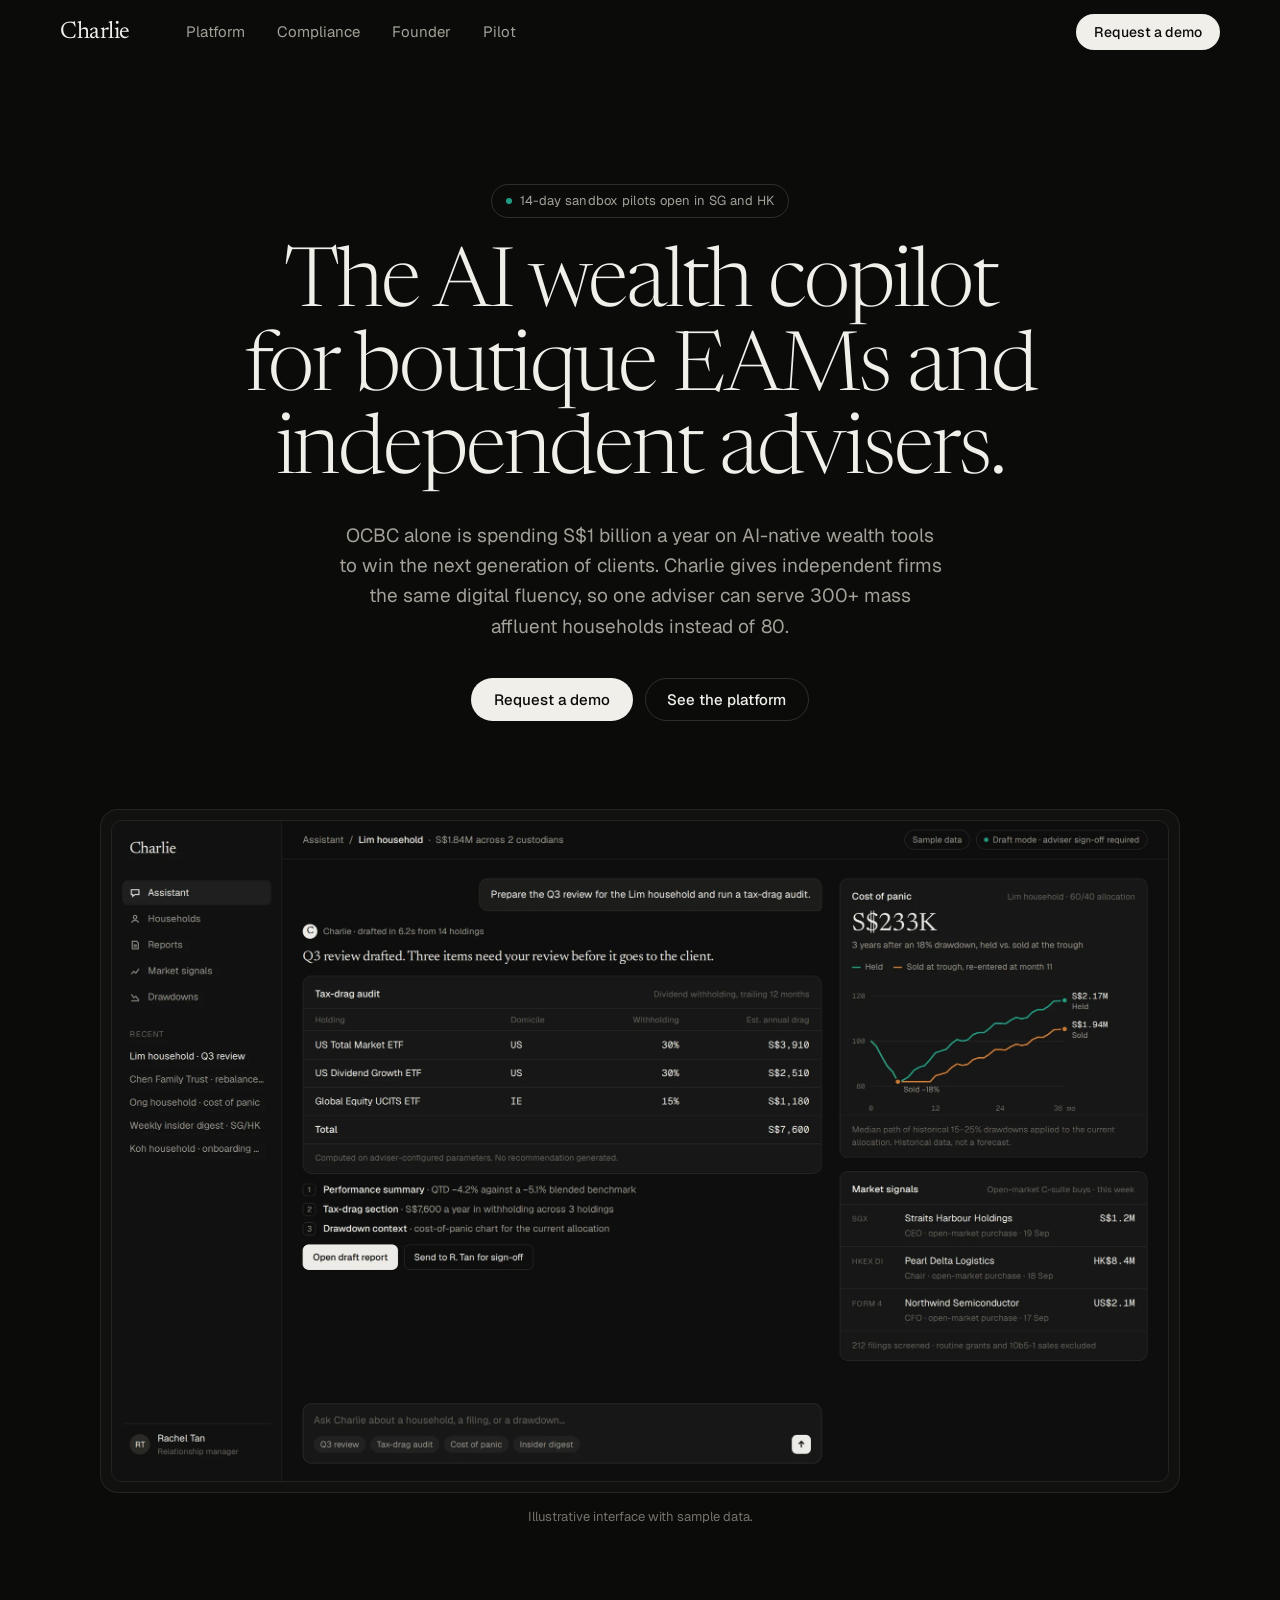
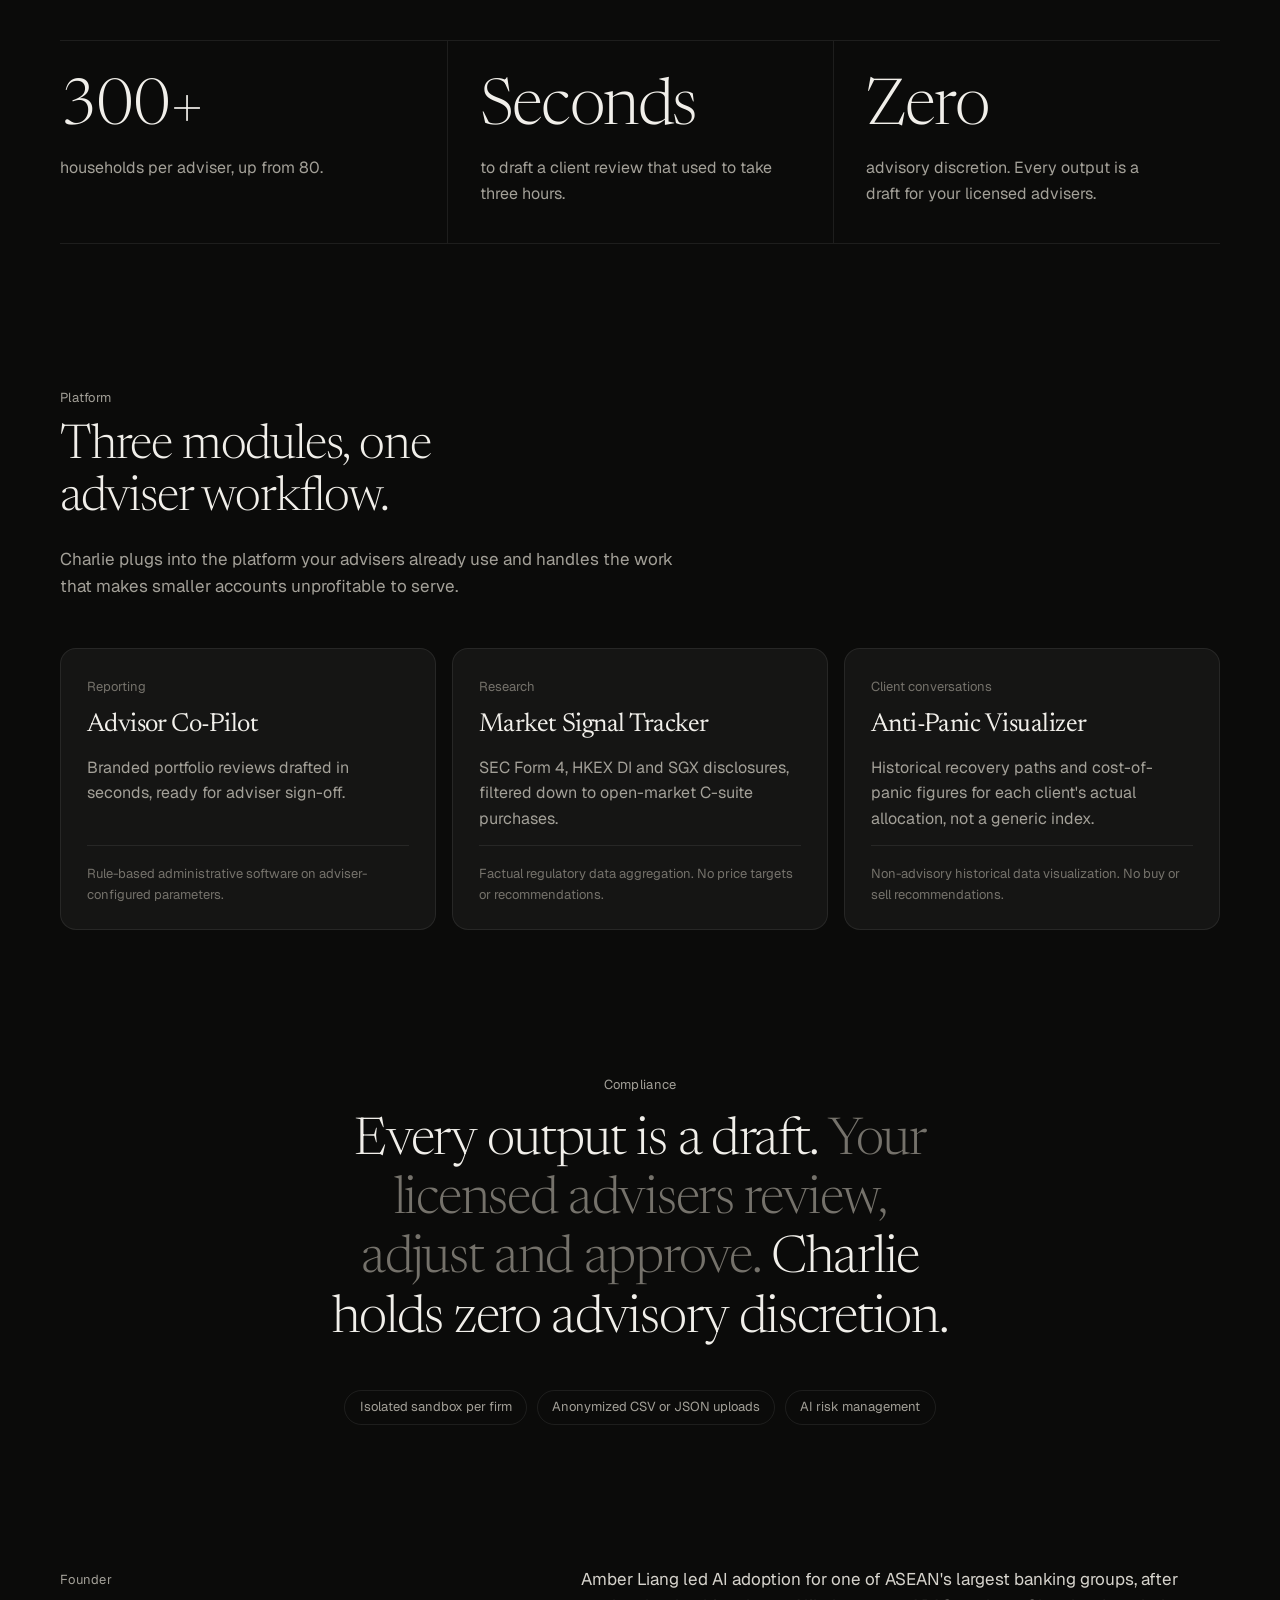
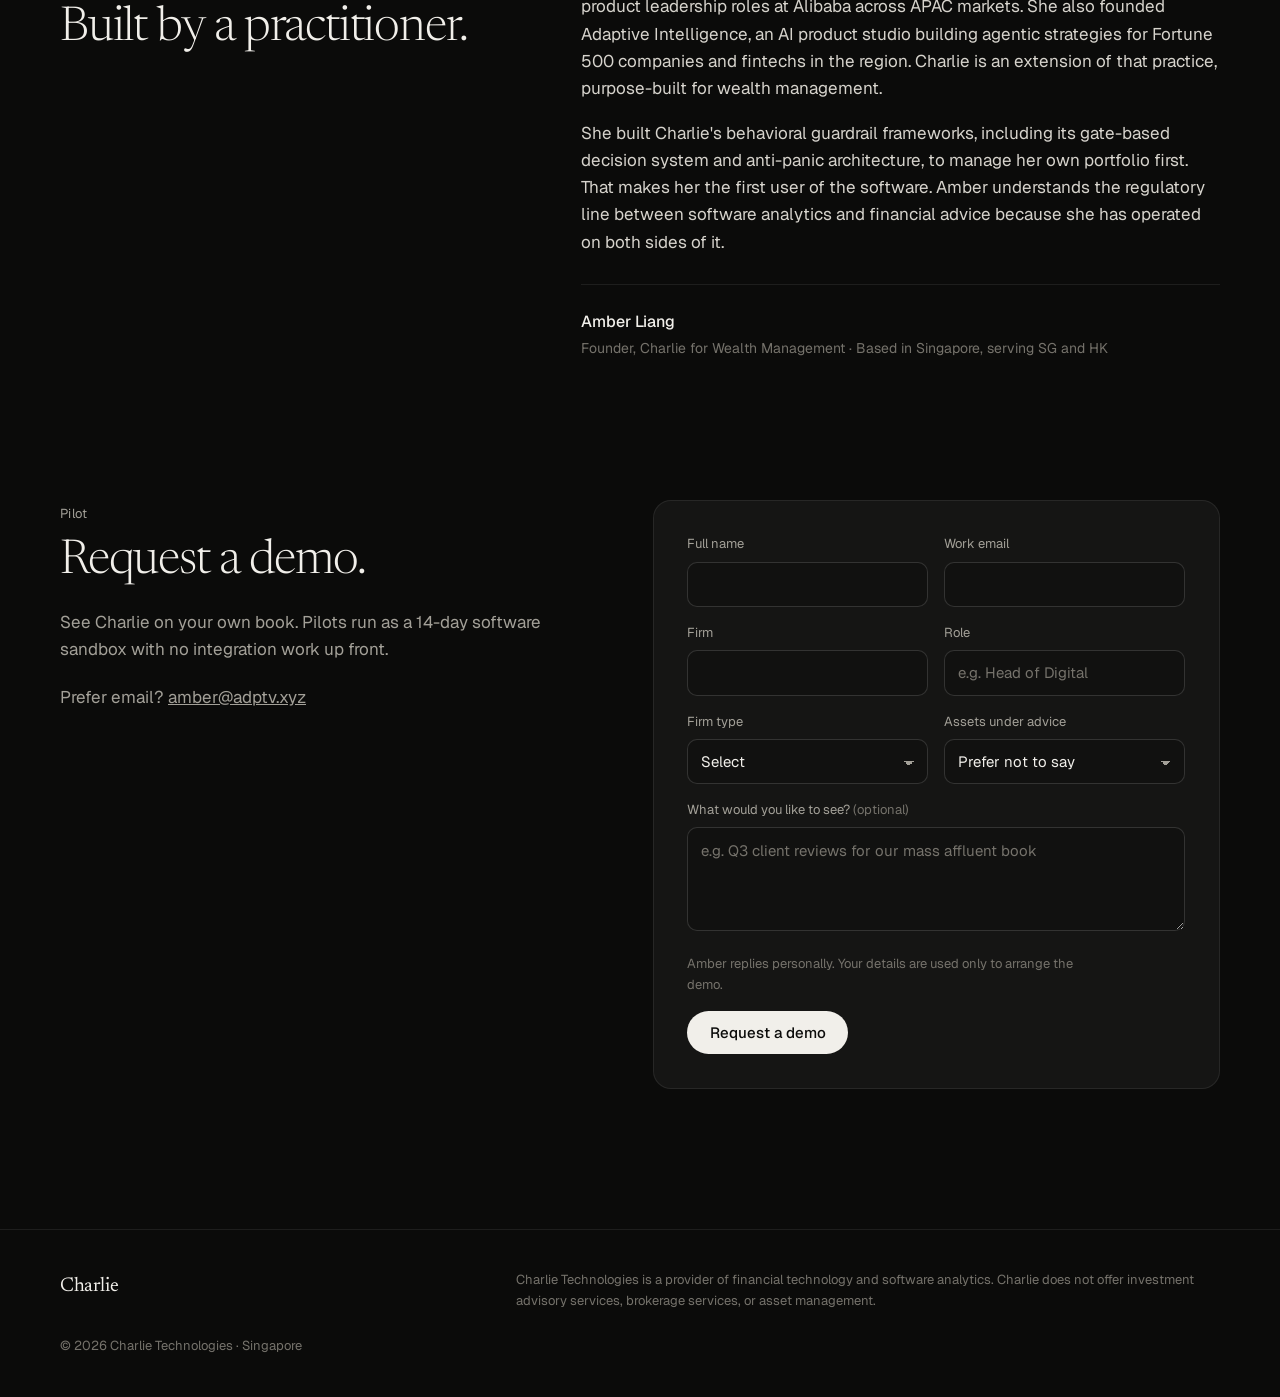
==== index.html @ 5abe165d "Connect Formspree and simplify platform and pilot copy Point the demo form at the live Formspree end" ====
<!DOCTYPE html>
<html lang="en">
<head>
<meta charset="UTF-8">
<meta name="viewport" content="width=device-width, initial-scale=1, viewport-fit=cover">
<title>Charlie — AI wealth copilot for boutique EAMs</title>
<meta name="description" content="Charlie is the AI wealth copilot that lets boutique EAMs and independent wealth managers compete for the next generation of clients.">
<link rel="preconnect" href="https://fonts.googleapis.com">
<link rel="preconnect" href="https://fonts.gstatic.com" crossorigin>
<link href="https://fonts.googleapis.com/css2?family=Geist:wght@400;500&family=Newsreader:opsz,wght@6..72,300;6..72,400&display=swap" rel="stylesheet">
<!-- ARTIFACT-START -->
<style>
  :root {
    --bg: #0B0B0A;
    --bg-2: #111110;
    --panel: #151514;
    --line: rgba(255, 255, 255, 0.08);
    --line-2: rgba(255, 255, 255, 0.14);
    --text: #F1EFEA;
    --muted: #A3A098;
    --faint: #75726B;
    --cream: #F1EFEA;
    --cream-hover: #D9D6CF;
    --ink: #0B0B0A;
    --accent: #1F9E86;
    --error: #E0876A;
    --serif: 'Newsreader', 'Iowan Old Style', Georgia, serif;
    --sans: 'Geist', -apple-system, BlinkMacSystemFont, 'Segoe UI', sans-serif;
    --gutter: max(1.25rem, env(safe-area-inset-left, 0px));
    color-scheme: dark;
  }

  * { box-sizing: border-box; }

  html { scroll-behavior: smooth; scroll-padding-top: 72px; }
  @media (prefers-reduced-motion: reduce) { html { scroll-behavior: auto; } }

  body {
    margin: 0;
    background: var(--bg);
    color: var(--text);
    font-family: var(--sans);
    font-size: 1rem;
    line-height: 1.6;
    -webkit-font-smoothing: antialiased;
  }

  a { color: inherit; }
  img { max-width: 100%; height: auto; display: block; }

  .wrap { max-width: 1200px; margin: 0 auto; padding-inline: var(--gutter); }

  .eyebrow {
    display: inline-flex;
    align-items: center;
    gap: 0.5rem;
    font-size: 0.8125rem;
    letter-spacing: 0.02em;
    color: var(--muted);
  }

  h1, h2, .statement, .stat .n {
    font-family: var(--serif);
    font-weight: 300;
    letter-spacing: -0.025em;
    text-wrap: balance;
  }

  h2 { font-size: clamp(2rem, 4vw, 3rem); line-height: 1.08; margin: 0.75rem 0 0; }

  /* Buttons */
  .btn {
    display: inline-flex;
    align-items: center;
    justify-content: center;
    gap: 0.4rem;
    font: 500 0.9375rem/1 var(--sans);
    text-decoration: none;
    padding: 0.8rem 1.35rem;
    border-radius: 999px;
    border: 1px solid transparent;
    cursor: pointer;
    white-space: nowrap;
    transition: background-color 200ms ease, border-color 200ms ease;
  }
  .btn-primary { background: var(--cream); color: var(--ink); }
  .btn-primary:hover { background: var(--cream-hover); }
  .btn-ghost { border-color: var(--line-2); color: var(--text); background: transparent; }
  .btn-ghost:hover { border-color: rgba(255, 255, 255, 0.32); }
  .btn:focus-visible, a:focus-visible, input:focus-visible, select:focus-visible, textarea:focus-visible {
    outline: 2px solid var(--accent);
    outline-offset: 2px;
  }

  /* Nav */
  .nav {
    position: fixed;
    top: 0; left: 0; right: 0;
    z-index: 50;
    padding-top: env(safe-area-inset-top, 0px);
    border-bottom: 1px solid transparent;
    transition: background-color 200ms ease, border-color 200ms ease;
  }
  .nav.scrolled {
    background: rgba(11, 11, 10, 0.78);
    -webkit-backdrop-filter: blur(14px);
    backdrop-filter: blur(14px);
    border-bottom-color: var(--line);
  }
  .nav-inner { height: 64px; display: flex; align-items: center; justify-content: space-between; gap: 2rem; }
  .wordmark { font-family: var(--serif); font-size: 1.5rem; letter-spacing: -0.02em; text-decoration: none; }
  .nav-links { display: flex; gap: 2rem; margin-right: auto; margin-left: 1.5rem; }
  .nav-links a { color: var(--muted); text-decoration: none; font-size: 0.9375rem; transition: color 200ms ease; }
  .nav-links a:hover { color: var(--text); }
  .nav .btn { padding: 0.6rem 1.05rem; font-size: 0.875rem; }
  @media (prefers-reduced-motion: reduce) { .nav, .btn, .nav-links a { transition: none; } }

  /* Hero */
  .hero { text-align: center; padding-top: calc(64px + env(safe-area-inset-top, 0px) + clamp(4rem, 10vw, 7.5rem)); }
  .hero .eyebrow {
    border: 1px solid var(--line-2);
    border-radius: 999px;
    padding: 0.35rem 0.85rem;
  }
  .hero .eyebrow i { width: 6px; height: 6px; border-radius: 50%; background: var(--accent); }
  .hero h1 {
    font-size: clamp(2.6rem, 6.4vw, 5.25rem);
    line-height: 1.02;
    max-width: 19ch;
    margin: 1.75rem auto 1.5rem;
  }
  .hero .lede {
    color: var(--muted);
    font-size: clamp(1.0625rem, 1.6vw, 1.1875rem);
    max-width: 38rem;
    margin: 0 auto 2.25rem;
  }
  .hero-ctas { display: flex; gap: 0.75rem; justify-content: center; flex-wrap: wrap; }

  /* Product shot */
  .shot { margin-top: clamp(3.5rem, 8vw, 5.5rem); }
  .frame {
    background: var(--bg-2);
    border: 1px solid var(--line);
    border-radius: 18px;
    padding: clamp(6px, 1vw, 10px);
  }
  .frame img { border-radius: 11px; border: 1px solid var(--line); width: 100%; }
  .shot figcaption { margin-top: 0.9rem; font-size: 0.8125rem; color: var(--faint); text-align: center; }
  .shot .swipe { display: none; }
  @media (max-width: 700px) {
    .shot-scroll { overflow-x: auto; margin-inline: calc(-1 * var(--gutter)); padding-inline: var(--gutter); -webkit-overflow-scrolling: touch; }
    .shot-scroll .frame { width: 760px; }
    .shot .swipe { display: inline; }
  }

  /* Stats */
  .stats {
    display: grid;
    grid-template-columns: repeat(3, 1fr);
    margin-top: clamp(4rem, 9vw, 7rem);
    border-top: 1px solid var(--line);
    border-bottom: 1px solid var(--line);
  }
  .stat { padding: 2.25rem 2rem 2.25rem 0; }
  .stat + .stat { padding-left: 2rem; border-left: 1px solid var(--line); }
  .stat .n { font-size: clamp(2.75rem, 5vw, 4rem); line-height: 1; display: block; }
  .stat p { margin: 0.9rem 0 0; color: var(--muted); max-width: 28ch; }

  section.block { padding-top: clamp(5rem, 11vw, 9rem); }

  /* Platform */
  .section-head { max-width: 40rem; }
  .section-head p { color: var(--muted); margin: 1.25rem 0 0; font-size: 1.0625rem; }
  .modules {
    display: grid;
    grid-template-columns: repeat(3, 1fr);
    gap: 1rem;
    margin-top: 3rem;
  }
  .module {
    background: var(--panel);
    border: 1px solid var(--line);
    border-radius: 16px;
    padding: 1.75rem 1.6rem 1.5rem;
    display: flex;
    flex-direction: column;
    gap: 0.85rem;
  }
  .module .tag { font-size: 0.8125rem; color: var(--faint); }
  .module h3 { font-family: var(--serif); font-weight: 400; font-size: 1.625rem; letter-spacing: -0.02em; line-height: 1.15; margin: 0; }
  .module p { margin: 0; color: var(--muted); }
  .module .stance {
    margin-top: auto;
    padding-top: 1.1rem;
    border-top: 1px solid var(--line);
    font-size: 0.8125rem;
    color: var(--faint);
  }

  /* Compliance statement */
  .statement-wrap { text-align: center; }
  .statement {
    font-size: clamp(1.9rem, 4.2vw, 3.25rem);
    line-height: 1.14;
    max-width: 22ch;
    margin: 1rem auto 0;
  }
  .statement span { color: var(--faint); }
  .facts {
    display: flex;
    flex-wrap: wrap;
    justify-content: center;
    gap: 0.6rem;
    margin: 2.5rem 0 0;
    padding: 0;
    list-style: none;
  }
  .facts li {
    font-size: 0.8125rem;
    color: var(--muted);
    border: 1px solid var(--line);
    border-radius: 999px;
    padding: 0.4rem 0.9rem;
  }

  /* Founder */
  .founder { display: grid; grid-template-columns: 1fr 1.35fr; gap: 3rem; align-items: start; }
  .founder-body p { margin: 0 0 1.1rem; font-size: 1.0625rem; color: #D6D3CC; max-width: 62ch; }
  .signoff { display: flex; flex-direction: column; gap: 0.15rem; margin-top: 1.75rem; padding-top: 1.5rem; border-top: 1px solid var(--line); }
  .signoff b { font-weight: 500; }
  .signoff span { color: var(--faint); font-size: 0.875rem; }

  /* Demo */
  .demo {
    display: grid;
    grid-template-columns: 1fr 1.1fr;
    gap: clamp(2.5rem, 6vw, 5rem);
    align-items: start;
  }
  .demo-copy > p { color: var(--muted); font-size: 1.0625rem; margin: 1.25rem 0 0; max-width: 32rem; }
  .direct { margin-top: 1.75rem; font-size: 0.875rem; color: var(--faint); }
  .direct a { color: var(--muted); }
  .direct a:hover { color: var(--text); }

  .form-card {
    background: var(--panel);
    border: 1px solid var(--line);
    border-radius: 18px;
    padding: clamp(1.4rem, 3vw, 2.1rem);
  }
  .form-grid { display: grid; grid-template-columns: 1fr 1fr; gap: 1rem; }
  .field { display: flex; flex-direction: column; gap: 0.4rem; min-width: 0; }
  .field.full { grid-column: 1 / -1; }
  .field label { font-size: 0.8125rem; color: var(--muted); }
  .field label .opt { color: var(--faint); }
  .field input, .field select, .field textarea {
    width: 100%;
    font: 400 0.9375rem/1.4 var(--sans);
    color: var(--text);
    background: var(--bg-2);
    border: 1px solid var(--line-2);
    border-radius: 10px;
    padding: 0.7rem 0.8rem;
    transition: border-color 200ms ease;
  }
  .field select { appearance: none; background-image: linear-gradient(45deg, transparent 50%, var(--muted) 50%), linear-gradient(135deg, var(--muted) 50%, transparent 50%); background-position: calc(100% - 18px) 55%, calc(100% - 13px) 55%; background-size: 5px 5px; background-repeat: no-repeat; padding-right: 2.2rem; }
  .field textarea { min-height: 6.5rem; resize: vertical; }
  .field input::placeholder, .field textarea::placeholder { color: var(--faint); }
  .field input:hover, .field select:hover, .field textarea:hover { border-color: rgba(255, 255, 255, 0.24); }
  .hp { position: absolute; left: -9999px; width: 1px; height: 1px; overflow: hidden; }
  .form-foot { display: flex; align-items: center; justify-content: space-between; gap: 1rem; flex-wrap: wrap; margin-top: 1.4rem; }
  .form-foot small { color: var(--faint); font-size: 0.8125rem; max-width: 26rem; }
  .form-status { margin: 1rem 0 0; font-size: 0.875rem; color: var(--error); }
  .form-status:empty { display: none; }
  .form-done h3 { font-family: var(--serif); font-weight: 400; font-size: 1.75rem; letter-spacing: -0.02em; margin: 0 0 0.6rem; }
  .form-done p { color: var(--muted); margin: 0; }
  .btn[disabled] { opacity: 0.6; cursor: progress; }

  /* Footer */
  footer { margin-top: clamp(5rem, 11vw, 9rem); border-top: 1px solid var(--line); padding-block: 2.5rem calc(2.5rem + env(safe-area-inset-bottom, 0px)); }
  .foot { display: flex; justify-content: space-between; gap: 2rem; flex-wrap: wrap; align-items: flex-start; }
  .foot .wordmark { font-size: 1.25rem; }
  .legal { font-size: 0.8125rem; color: var(--faint); max-width: 44rem; margin: 0; }
  .copy { font-size: 0.8125rem; color: var(--faint); margin: 1.5rem 0 0; }

  @media (max-width: 900px) {
    .nav-links { display: none; }
    .modules, .founder, .demo { grid-template-columns: 1fr; }
    .founder { gap: 1.5rem; }
  }
  @media (max-width: 700px) {
    .stats { grid-template-columns: 1fr; }
    .stat, .stat + .stat { padding: 1.75rem 0; border-left: none; }
    .stat + .stat { border-top: 1px solid var(--line); }
    .form-grid { grid-template-columns: 1fr; }
    .form-foot .btn { width: 100%; }
  }
</style>
</head>
<body>

<header class="nav" id="nav">
  <div class="wrap nav-inner">
    <a class="wordmark" href="#top">Charlie</a>
    <nav class="nav-links" aria-label="Primary">
      <a href="#platform">Platform</a>
      <a href="#compliance">Compliance</a>
      <a href="#founder">Founder</a>
      <a href="#demo">Pilot</a>
    </nav>
    <a class="btn btn-primary" href="#demo">Request a demo</a>
  </div>
</header>

<main id="top">

  <section class="hero wrap">
    <span class="eyebrow"><i></i>14-day sandbox pilots open in SG and HK</span>
    <h1>The AI wealth copilot for boutique EAMs and independent advisers.</h1>
    <p class="lede">OCBC alone is spending S$1 billion a year on AI-native wealth tools to win the next generation of clients. Charlie gives independent firms the same digital fluency, so one adviser can serve 300+ mass affluent households instead of 80.</p>
    <div class="hero-ctas">
      <a class="btn btn-primary" href="#demo">Request a demo</a>
      <a class="btn btn-ghost" href="#platform">See the platform</a>
    </div>

    <figure class="shot">
      <div class="shot-scroll">
        <div class="frame">
          <img src="assets/dashboard.webp" width="2200" height="1375" alt="Charlie assistant drafting a Q3 client review with a tax-drag audit table, a cost-of-panic chart comparing holding versus selling at the trough, and a feed of open-market insider purchases.">
        </div>
      </div>
      <figcaption>Illustrative interface with sample data.<span class="swipe"> Swipe to see more.</span></figcaption>
    </figure>
  </section>

  <div class="wrap">
    <div class="stats">
      <div class="stat"><span class="n">300+</span><p>households per adviser, up from 80.</p></div>
      <div class="stat"><span class="n">Seconds</span><p>to draft a client review that used to take three hours.</p></div>
      <div class="stat"><span class="n">Zero</span><p>advisory discretion. Every output is a draft for your licensed advisers.</p></div>
    </div>
  </div>

  <section class="block wrap" id="platform">
    <div class="section-head">
      <span class="eyebrow">Platform</span>
      <h2>Three modules, one adviser workflow.</h2>
      <p>Charlie plugs into the platform your advisers already use and handles the work that makes smaller accounts unprofitable to serve.</p>
    </div>
    <div class="modules">
      <article class="module">
        <span class="tag">Reporting</span>
        <h3>Advisor Co-Pilot</h3>
        <p>Branded portfolio reviews drafted in seconds, ready for adviser sign-off.</p>
        <p class="stance">Rule-based administrative software on adviser-configured parameters.</p>
      </article>
      <article class="module">
        <span class="tag">Research</span>
        <h3>Market Signal Tracker</h3>
        <p>SEC Form 4, HKEX DI and SGX disclosures, filtered down to open-market C-suite purchases.</p>
        <p class="stance">Factual regulatory data aggregation. No price targets or recommendations.</p>
      </article>
      <article class="module">
        <span class="tag">Client conversations</span>
        <h3>Anti-Panic Visualizer</h3>
        <p>Historical recovery paths and cost-of-panic figures for each client's actual allocation, not a generic index.</p>
        <p class="stance">Non-advisory historical data visualization. No buy or sell recommendations.</p>
      </article>
    </div>
  </section>

  <section class="block wrap statement-wrap" id="compliance">
    <span class="eyebrow">Compliance</span>
    <p class="statement">Every output is a draft. <span>Your licensed advisers review, adjust and approve.</span> Charlie holds zero advisory discretion.</p>
    <ul class="facts">
      <li>Isolated sandbox per firm</li>
      <li>Anonymized CSV or JSON uploads</li>
      <li>AI risk management</li>
    </ul>
  </section>

  <section class="block wrap founder" id="founder">
    <div>
      <span class="eyebrow">Founder</span>
      <h2>Built by a practitioner.</h2>
    </div>
    <div class="founder-body">
      <p>Amber Liang led AI adoption for one of ASEAN's largest banking groups, after product leadership roles at Alibaba across APAC markets. She also founded Adaptive Intelligence, an AI product studio building agentic strategies for Fortune 500 companies and fintechs in the region. Charlie is an extension of that practice, purpose-built for wealth management.</p>
      <p>She built Charlie's behavioral guardrail frameworks, including its gate-based decision system and anti-panic architecture, to manage her own portfolio first. That makes her the first user of the software. Amber understands the regulatory line between software analytics and financial advice because she has operated on both sides of it.</p>
      <div class="signoff">
        <b>Amber Liang</b>
        <span>Founder, Charlie for Wealth Management · Based in Singapore, serving SG and HK</span>
      </div>
    </div>
  </section>

  <section class="block wrap demo" id="demo">
    <div class="demo-copy">
      <span class="eyebrow">Pilot</span>
      <h2>Request a demo.</h2>
      <p>See Charlie on your own book. Pilots run as a 14-day software sandbox with no integration work up front.</p>
      <p class="direct">Prefer email? <a href="mailto:amber@adptv.xyz?subject=Charlie%20demo%20request">amber@adptv.xyz</a></p>
    </div>

    <div class="form-card">
      <form id="demo-form" action="https://formspree.io/f/mbglyvbn" method="POST" novalidate>
        <input type="hidden" name="_subject" value="Charlie demo request">
        <div class="hp" aria-hidden="true">
          <label for="f-gotcha">Leave this field empty</label>
          <input type="text" id="f-gotcha" name="_gotcha" tabindex="-1" autocomplete="off">
        </div>
        <div class="form-grid">
          <div class="field">
            <label for="f-name">Full name</label>
            <input id="f-name" name="name" type="text" autocomplete="name" required>
          </div>
          <div class="field">
            <label for="f-email">Work email</label>
            <input id="f-email" name="email" type="email" autocomplete="email" required>
          </div>
          <div class="field">
            <label for="f-firm">Firm</label>
            <input id="f-firm" name="firm" type="text" autocomplete="organization" required>
          </div>
          <div class="field">
            <label for="f-role">Role</label>
            <input id="f-role" name="role" type="text" autocomplete="organization-title" placeholder="e.g. Head of Digital">
          </div>
          <div class="field">
            <label for="f-type">Firm type</label>
            <select id="f-type" name="firm_type" required>
              <option value="" selected disabled>Select</option>
              <option>External asset manager (EAM)</option>
              <option>Independent adviser or RIA</option>
              <option>Multi-family office</option>
              <option>Private bank</option>
              <option>Digital wealth platform</option>
              <option>Other</option>
            </select>
          </div>
          <div class="field">
            <label for="f-aum">Assets under advice</label>
            <select id="f-aum" name="aum">
              <option value="" selected>Prefer not to say</option>
              <option>Under US$100M</option>
              <option>US$100M – 500M</option>
              <option>US$500M – 2B</option>
              <option>Over US$2B</option>
            </select>
          </div>
          <div class="field full">
            <label for="f-msg">What would you like to see? <span class="opt">(optional)</span></label>
            <textarea id="f-msg" name="message" placeholder="e.g. Q3 client reviews for our mass affluent book"></textarea>
          </div>
        </div>
        <div class="form-foot">
          <small>Amber replies personally. Your details are used only to arrange the demo.</small>
          <button class="btn btn-primary" type="submit" id="f-submit">Request a demo</button>
        </div>
        <p class="form-status" id="form-status" role="status" aria-live="polite"></p>
      </form>
      <div class="form-done" id="form-done" hidden>
        <h3>Request received.</h3>
        <p>Amber will reply to <span id="done-email"></span> to set up a time.</p>
      </div>
    </div>
  </section>

</main>

<footer>
  <div class="wrap">
    <div class="foot">
      <a class="wordmark" href="#top">Charlie</a>
      <p class="legal">Charlie Technologies is a provider of financial technology and software analytics. Charlie does not offer investment advisory services, brokerage services, or asset management.</p>
    </div>
    <p class="copy">© 2026 Charlie Technologies · Singapore</p>
  </div>
</footer>

<script>
  (function () {
    var nav = document.getElementById('nav');
    function onScroll() { nav.classList.toggle('scrolled', window.scrollY > 24); }
    window.addEventListener('scroll', onScroll, { passive: true });
    onScroll();

    var form = document.getElementById('demo-form');
    var status = document.getElementById('form-status');
    var submit = document.getElementById('f-submit');
    var done = document.getElementById('form-done');
    var FALLBACK = 'Your request could not be sent. Please email amber@adptv.xyz directly.';

    form.addEventListener('submit', function (e) {
      e.preventDefault();
      status.textContent = '';

      var invalid = form.querySelector(':invalid');
      if (invalid) {
        status.textContent = 'Please complete the required fields: name, work email, firm and firm type.';
        invalid.focus();
        return;
      }
      if (form.querySelector('[name="_gotcha"]').value) return;

      var endpoint = form.getAttribute('action');
      submit.disabled = true;
      submit.textContent = 'Sending…';

      fetch(endpoint, { method: 'POST', body: new FormData(form), headers: { Accept: 'application/json' } })
        .then(function (res) {
          if (!res.ok) throw new Error('status ' + res.status);
          document.getElementById('done-email').textContent = form.email.value;
          form.hidden = true;
          done.hidden = false;
        })
        .catch(function () {
          status.textContent = FALLBACK;
          submit.disabled = false;
          submit.textContent = 'Request a demo';
        });
    });
  })();
</script>
<!-- ARTIFACT-END -->
</body>
</html>
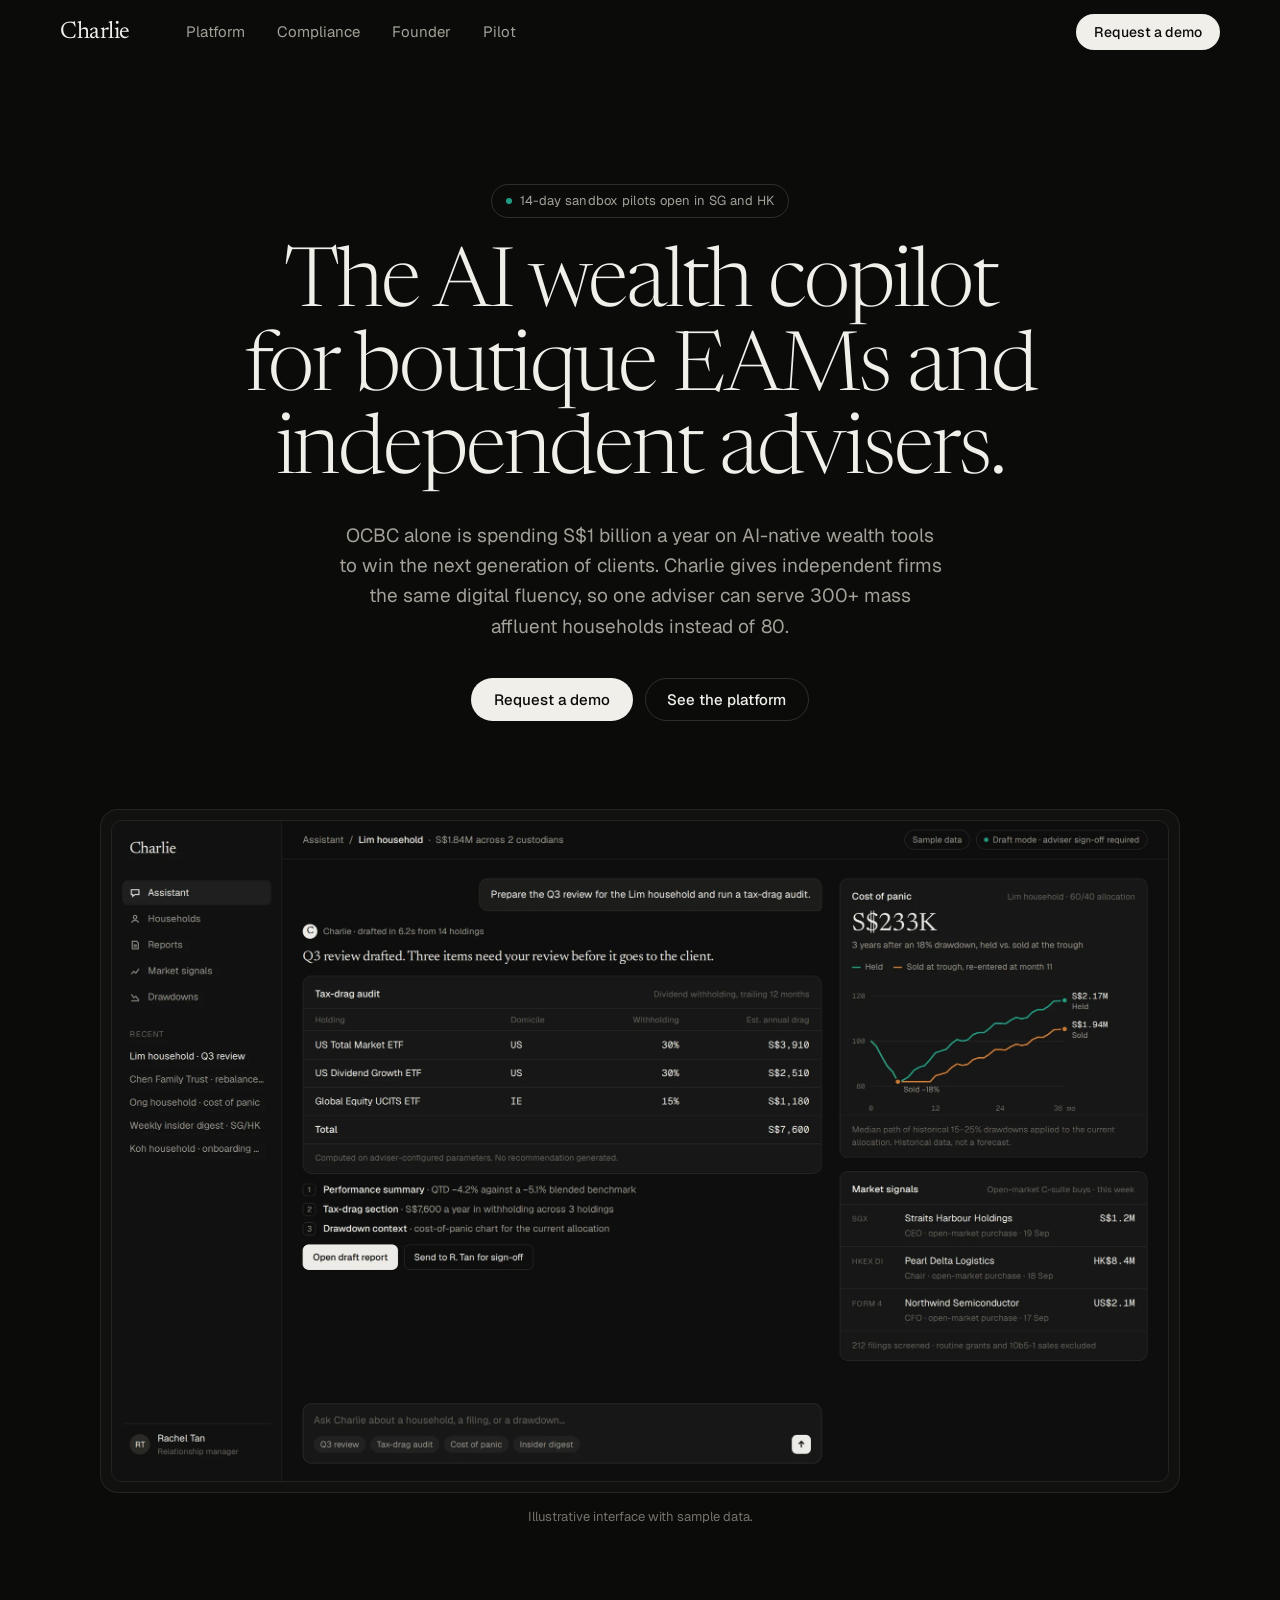
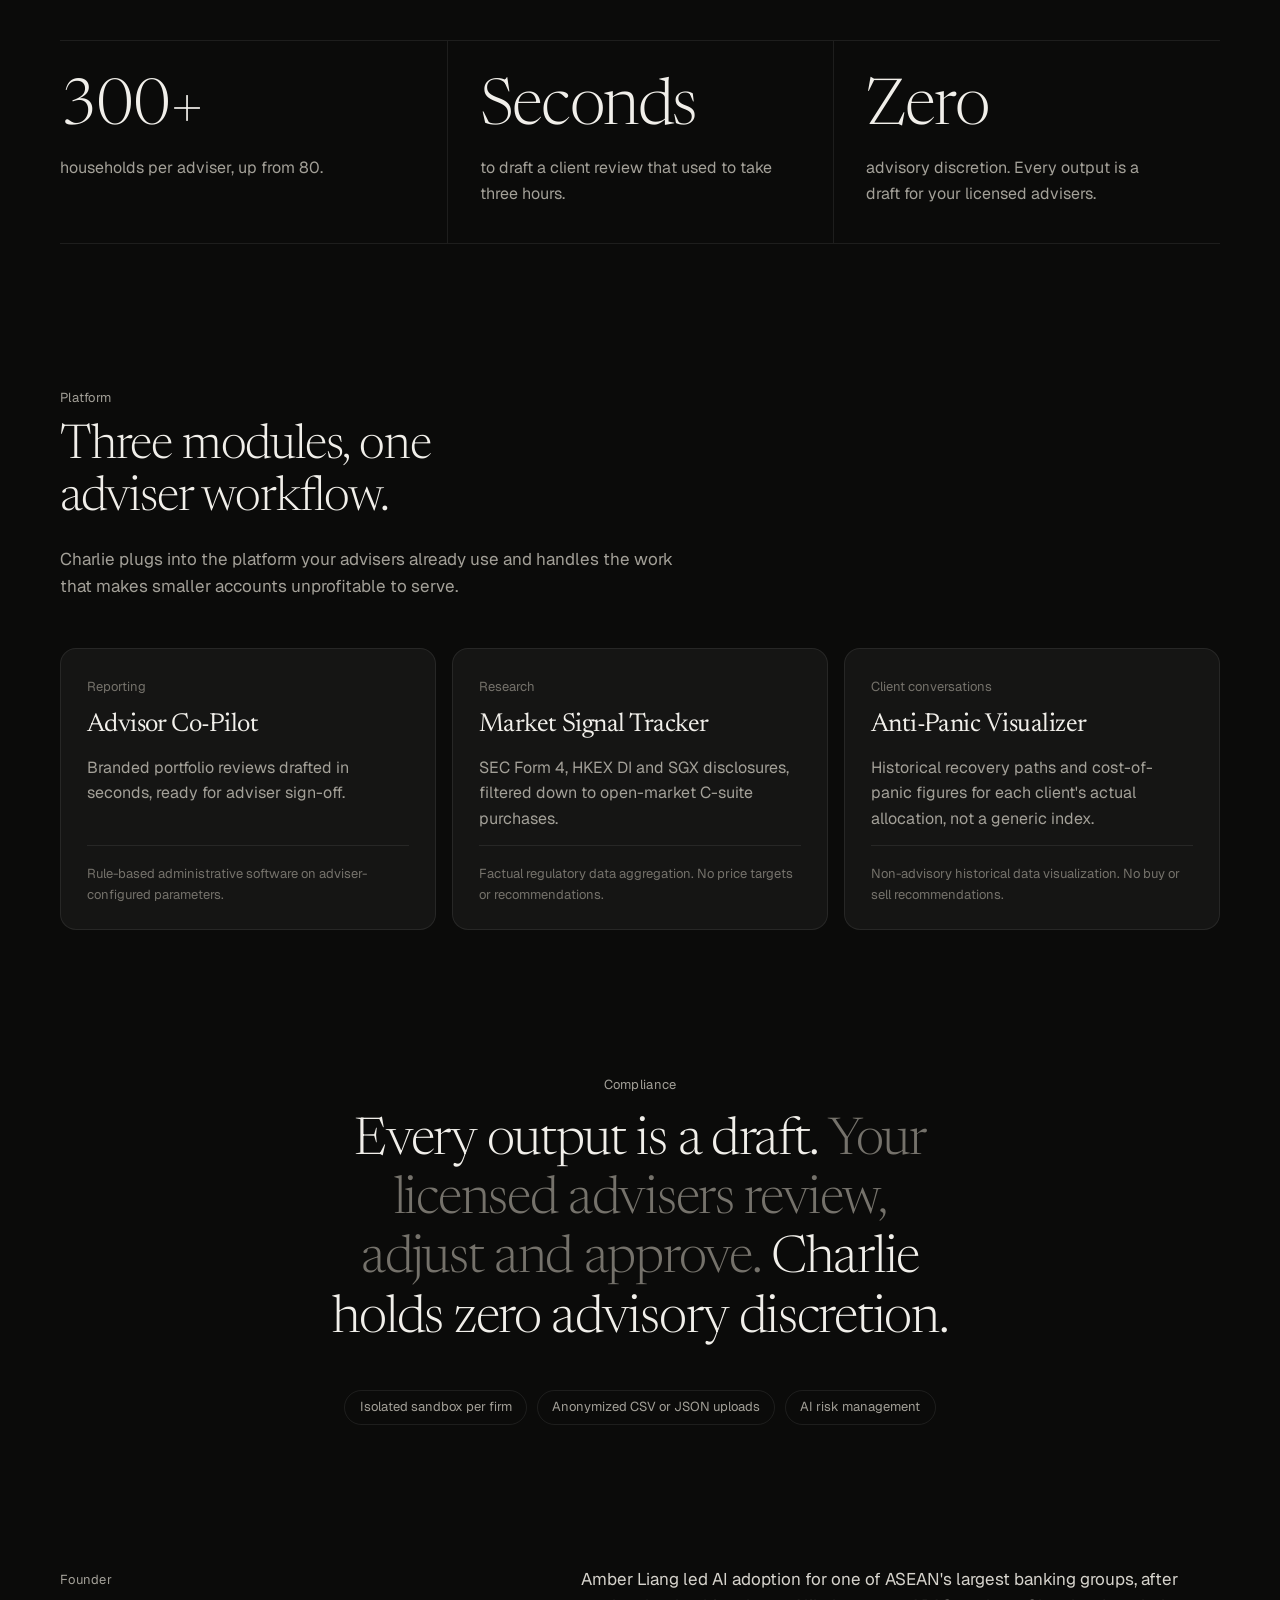
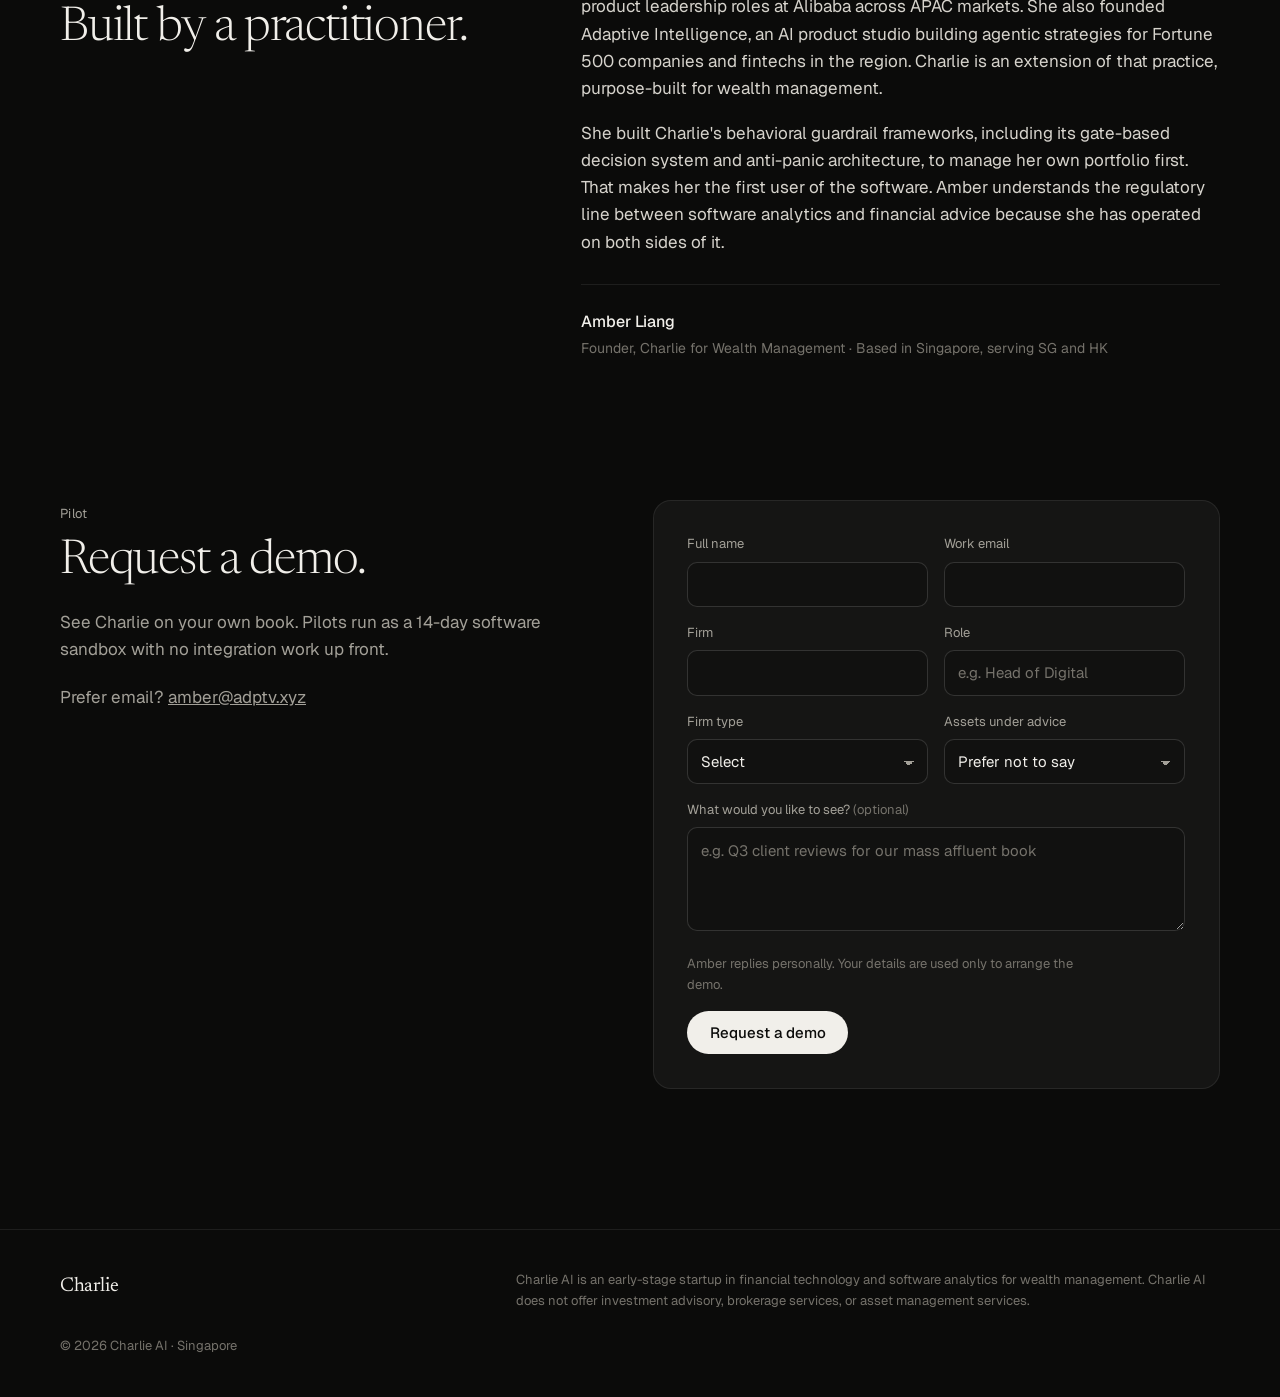
==== commit e3a16857: "Update footer legal line and copyright to Charlie AI Co-Authored-By: Claude Opus 5.5 <noreply@anthro" ====
--- a/index.html
+++ b/index.html
@@ -473,9 +473,9 @@
   <div class="wrap">
     <div class="foot">
       <a class="wordmark" href="#top">Charlie</a>
-      <p class="legal">Charlie Technologies is a provider of financial technology and software analytics. Charlie does not offer investment advisory services, brokerage services, or asset management.</p>
-    </div>
-    <p class="copy">© 2026 Charlie Technologies · Singapore</p>
+      <p class="legal">Charlie AI is an early-stage startup in financial technology and software analytics for wealth management. Charlie AI does not offer investment advisory, brokerage services, or asset management services.</p>
+    </div>
+    <p class="copy">© 2026 Charlie AI · Singapore</p>
   </div>
 </footer>
 
@@ -490,7 +490,13 @@
     var status = document.getElementById('form-status');
     var submit = document.getElementById('f-submit');
     var done = document.getElementById('form-done');
-    var FALLBACK = 'Your request could not be sent. Please email amber@adptv.xyz directly.';
+    var EMAIL_HINT = ' Please email amber@adptv.xyz directly.';
+
+    function fail(message) {
+      status.textContent = message + EMAIL_HINT;
+      submit.disabled = false;
+      submit.textContent = 'Request a demo';
+    }
 
     form.addEventListener('submit', function (e) {
       e.preventDefault();
@@ -510,15 +516,19 @@
 
       fetch(endpoint, { method: 'POST', body: new FormData(form), headers: { Accept: 'application/json' } })
         .then(function (res) {
-          if (!res.ok) throw new Error('status ' + res.status);
-          document.getElementById('done-email').textContent = form.email.value;
-          form.hidden = true;
-          done.hidden = false;
+          if (res.ok) {
+            document.getElementById('done-email').textContent = form.email.value;
+            form.hidden = true;
+            done.hidden = false;
+            return;
+          }
+          return res.json().catch(function () { return {}; }).then(function (data) {
+            var reasons = (data.errors || []).map(function (err) { return err.message; }).join(' ');
+            fail('The form service declined the request' + (reasons ? ': ' + reasons : ' (error ' + res.status + ').'));
+          });
         })
         .catch(function () {
-          status.textContent = FALLBACK;
-          submit.disabled = false;
-          submit.textContent = 'Request a demo';
+          fail('Your request could not reach the form service.');
         });
     });
   })();
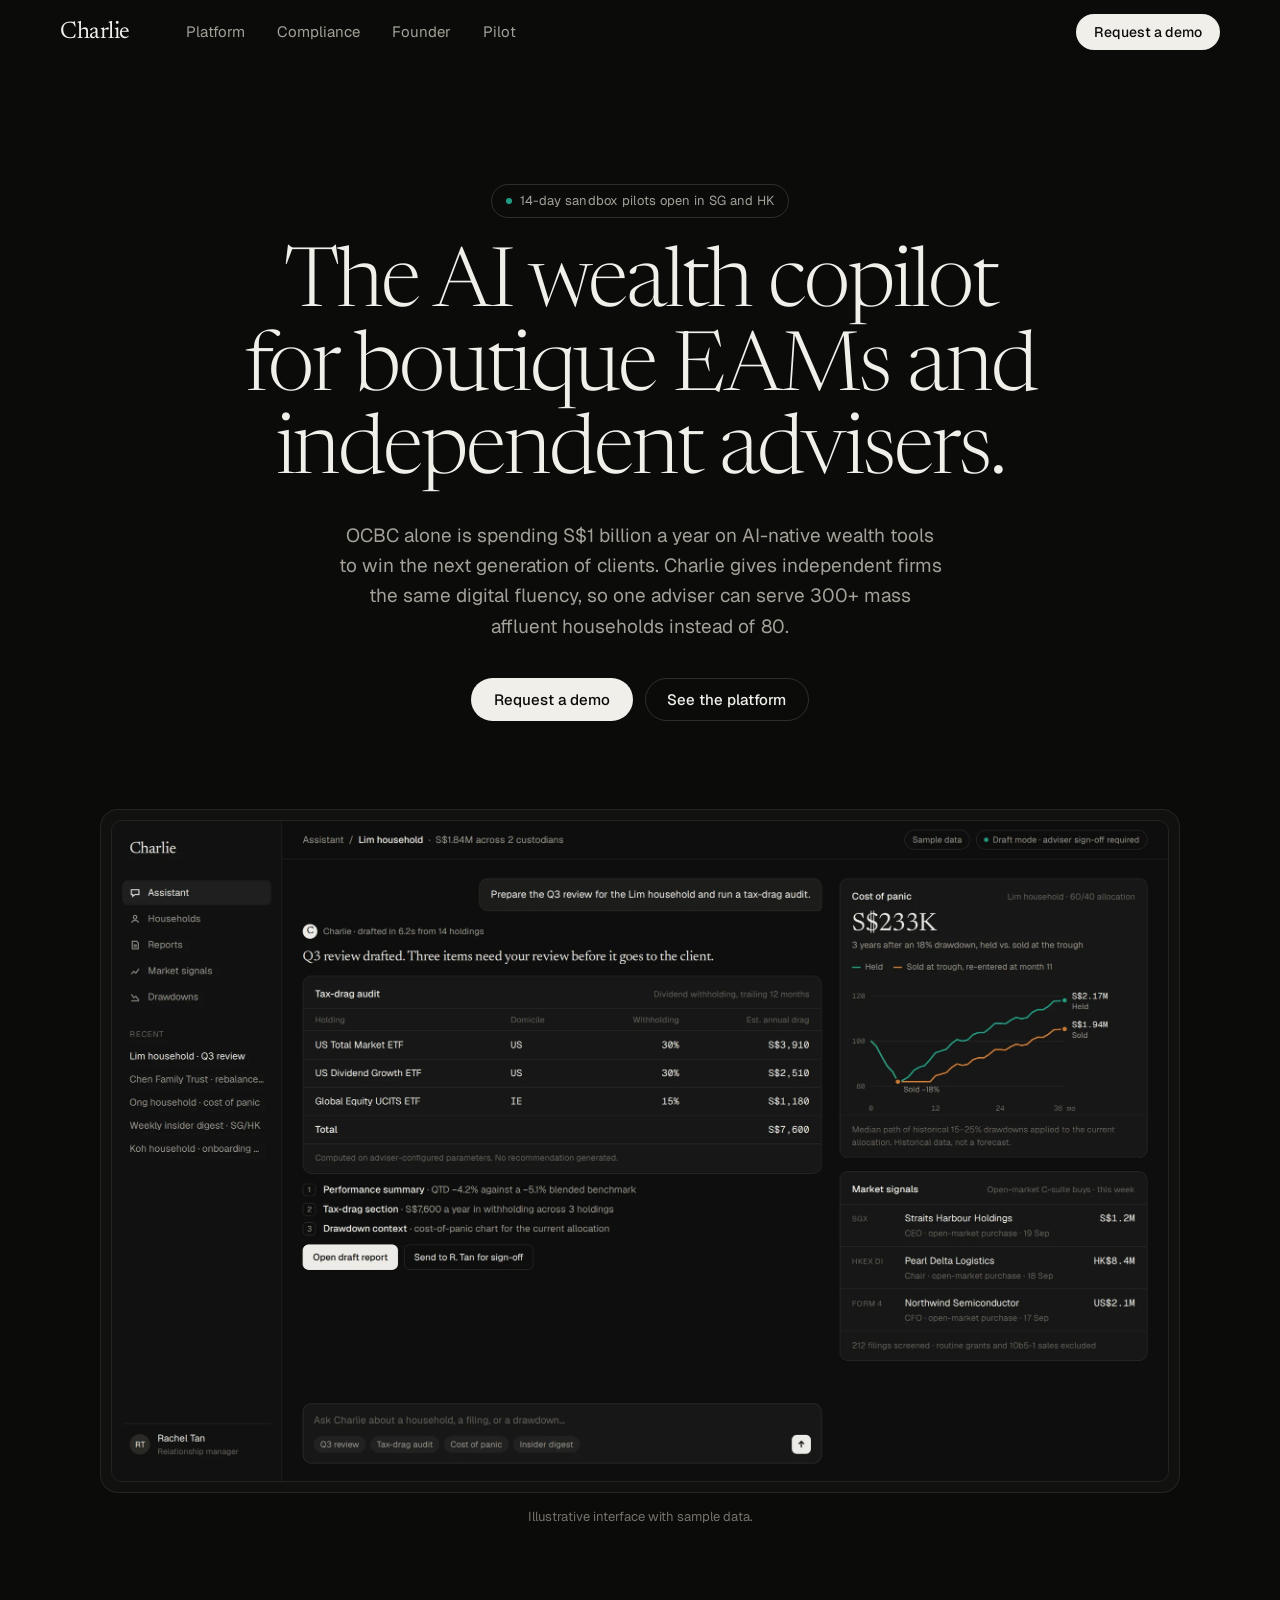
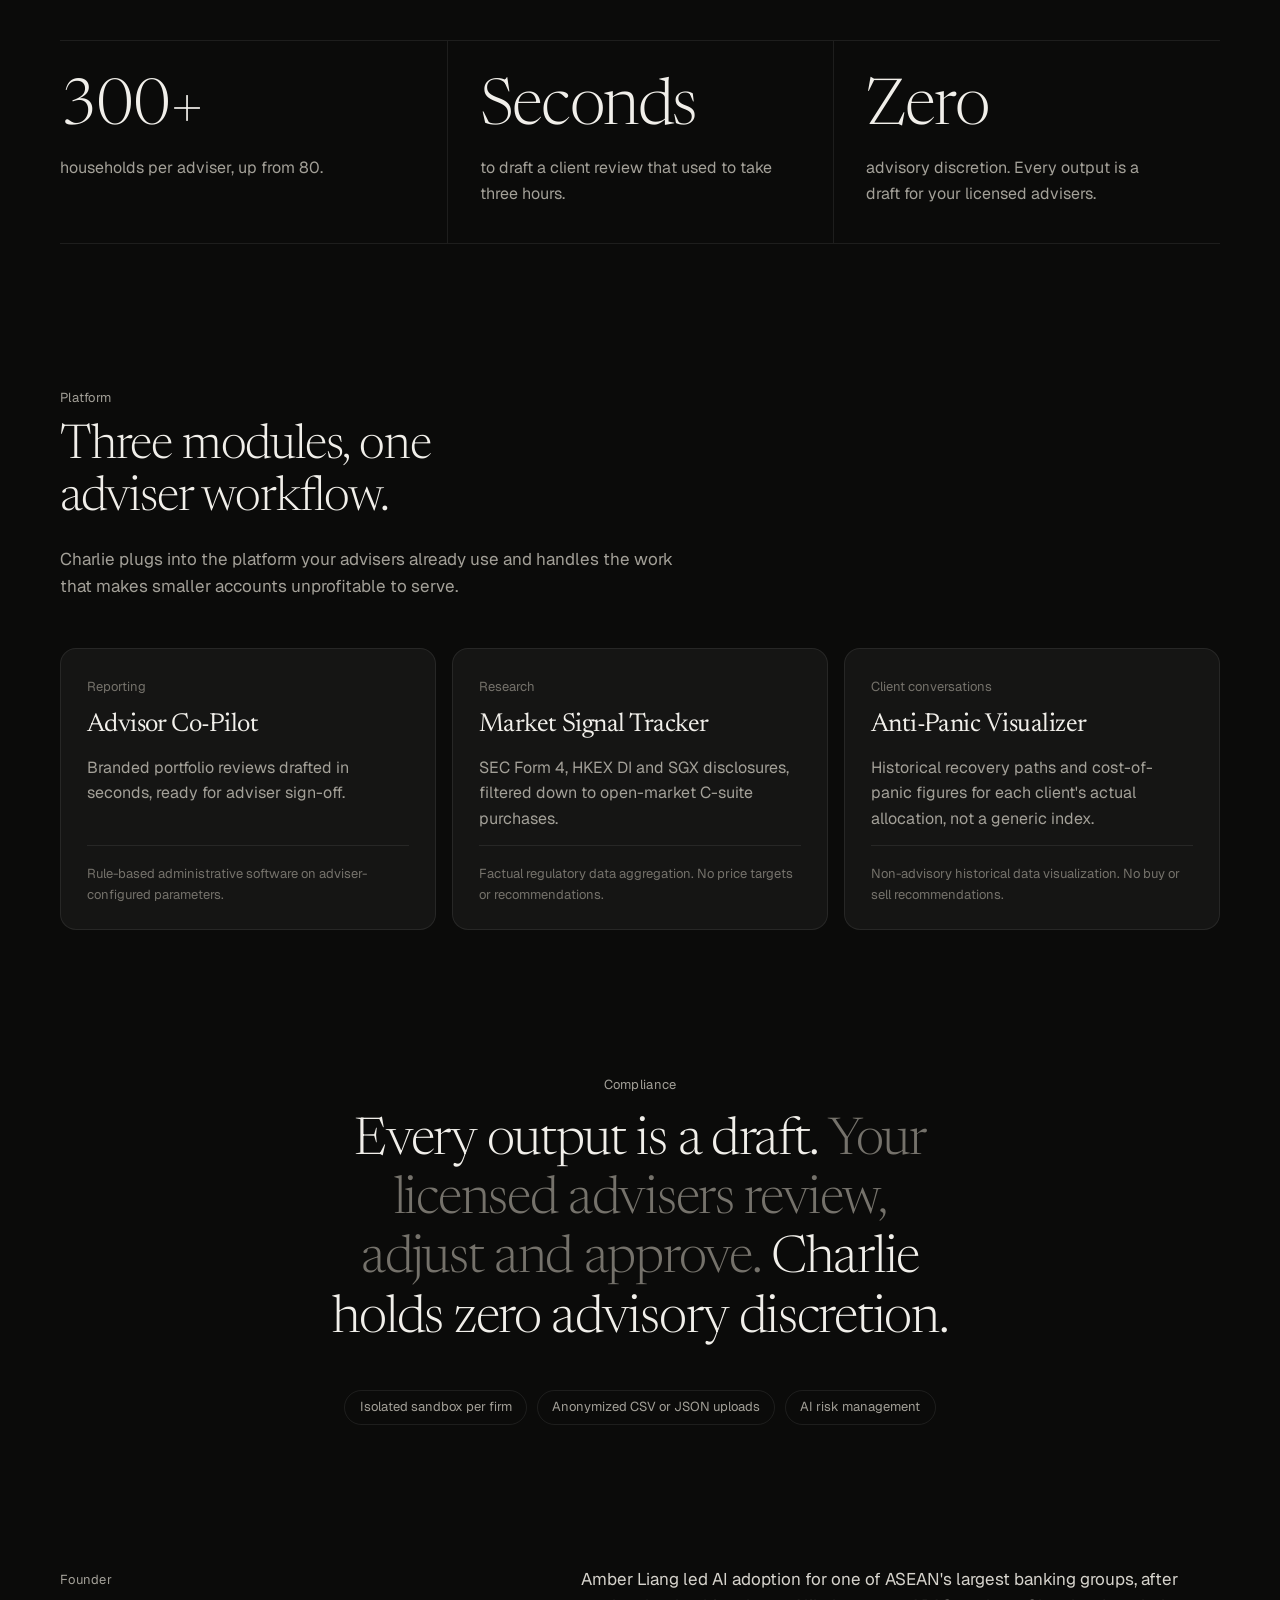
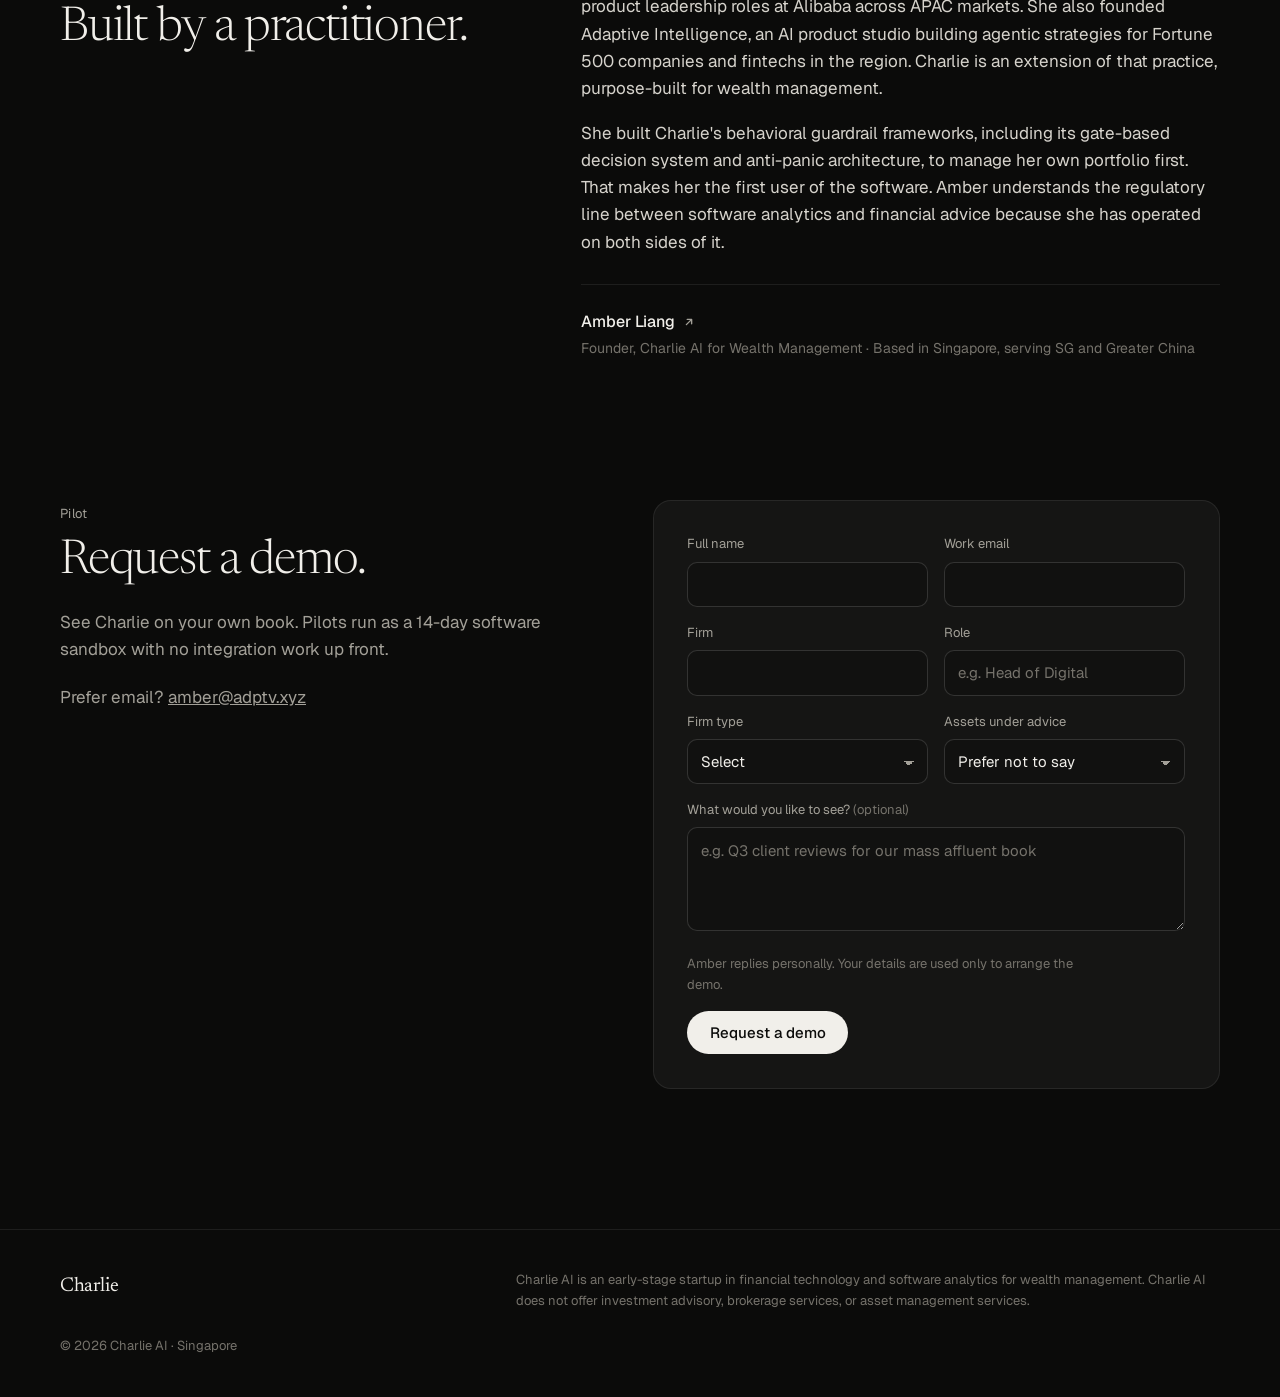
==== commit 37da389b: "Link founder name to LinkedIn and update title Make "Amber Liang" in the founder sign-off a link to " ====
--- a/index.html
+++ b/index.html
@@ -229,7 +229,12 @@
   .founder-body p { margin: 0 0 1.1rem; font-size: 1.0625rem; color: #D6D3CC; max-width: 62ch; }
   .signoff { display: flex; flex-direction: column; gap: 0.15rem; margin-top: 1.75rem; padding-top: 1.5rem; border-top: 1px solid var(--line); }
   .signoff b { font-weight: 500; }
-  .signoff span { color: var(--faint); font-size: 0.875rem; }
+  .signoff .role { color: var(--faint); font-size: 0.875rem; }
+  .person { display: inline-flex; align-items: center; gap: 0.4rem; align-self: flex-start; text-decoration: none; color: var(--text); border-radius: 4px; }
+  .person svg { fill: none; stroke: var(--muted); stroke-width: 1.6; stroke-linecap: round; stroke-linejoin: round; transition: transform 200ms ease, stroke 200ms ease; }
+  .person:hover b { text-decoration: underline; text-underline-offset: 3px; text-decoration-color: var(--line-2); }
+  .person:hover svg { stroke: var(--text); transform: translate(2px, -2px); }
+  @media (prefers-reduced-motion: reduce) { .person svg { transition: none; } .person:hover svg { transform: none; } }
 
   /* Demo */
   .demo {
@@ -389,8 +394,11 @@
       <p>Amber Liang led AI adoption for one of ASEAN's largest banking groups, after product leadership roles at Alibaba across APAC markets. She also founded Adaptive Intelligence, an AI product studio building agentic strategies for Fortune 500 companies and fintechs in the region. Charlie is an extension of that practice, purpose-built for wealth management.</p>
       <p>She built Charlie's behavioral guardrail frameworks, including its gate-based decision system and anti-panic architecture, to manage her own portfolio first. That makes her the first user of the software. Amber understands the regulatory line between software analytics and financial advice because she has operated on both sides of it.</p>
       <div class="signoff">
-        <b>Amber Liang</b>
-        <span>Founder, Charlie for Wealth Management · Based in Singapore, serving SG and HK</span>
+        <a class="person" href="https://www.linkedin.com/in/amberliang/" target="_blank" rel="noopener noreferrer" aria-label="Amber Liang on LinkedIn (opens in a new tab)">
+          <b>Amber Liang</b>
+          <svg viewBox="0 0 16 16" width="14" height="14" aria-hidden="true"><path d="M5 11L11 5M6 5h5v5"/></svg>
+        </a>
+        <span class="role">Founder, Charlie AI for Wealth Management · Based in Singapore, serving SG and Greater China</span>
       </div>
     </div>
   </section>
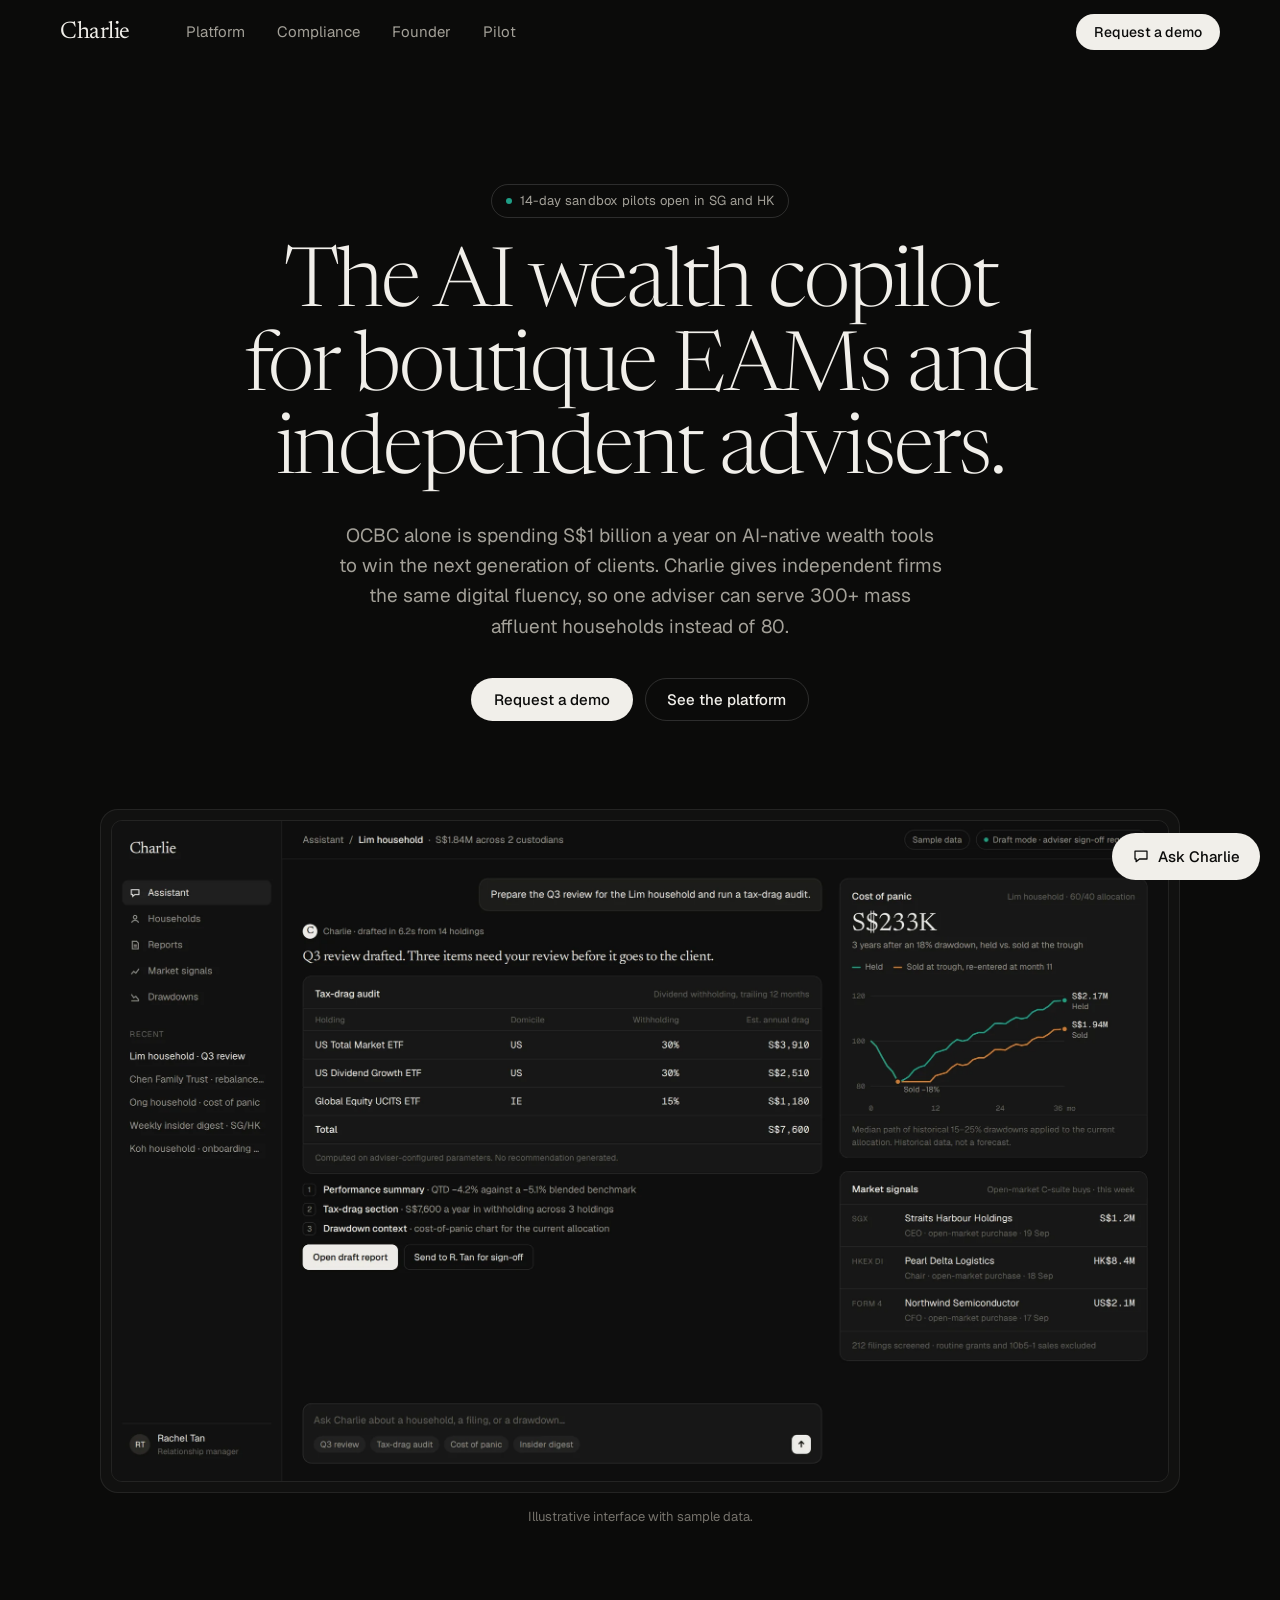
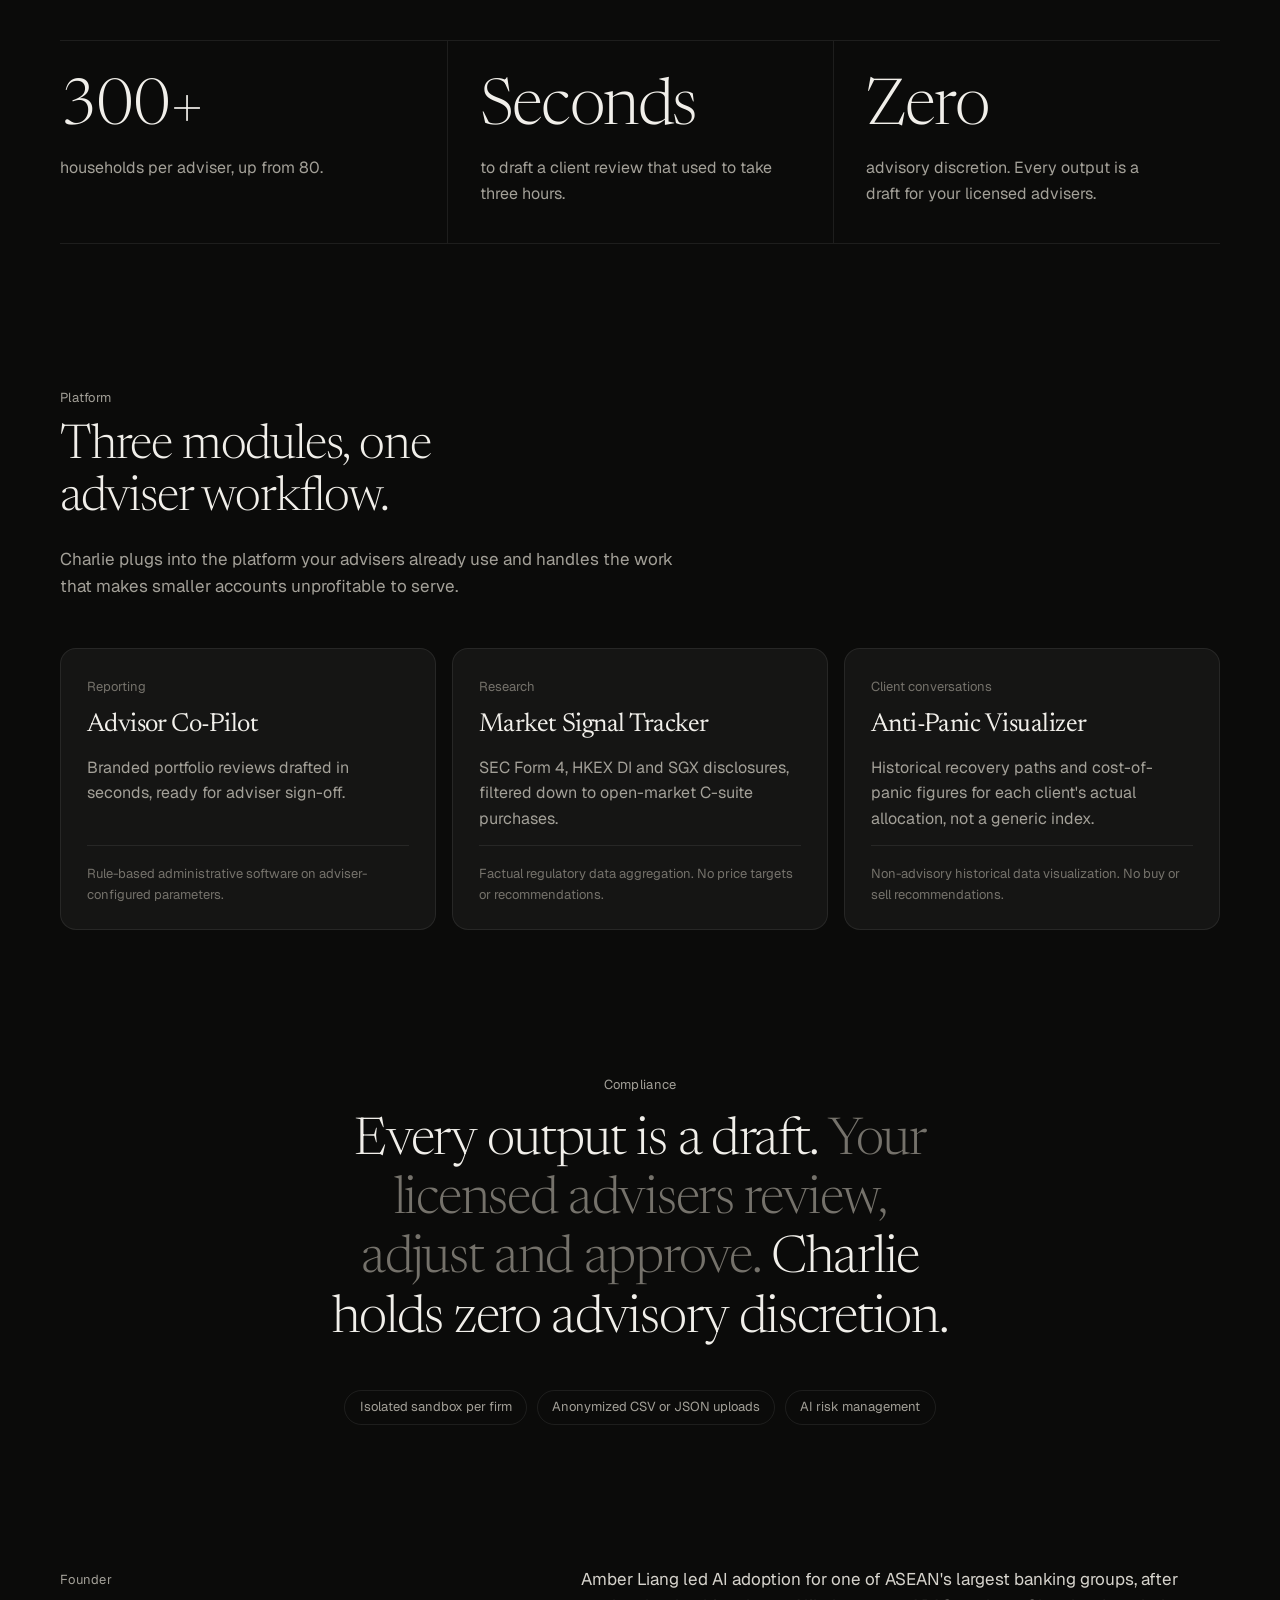
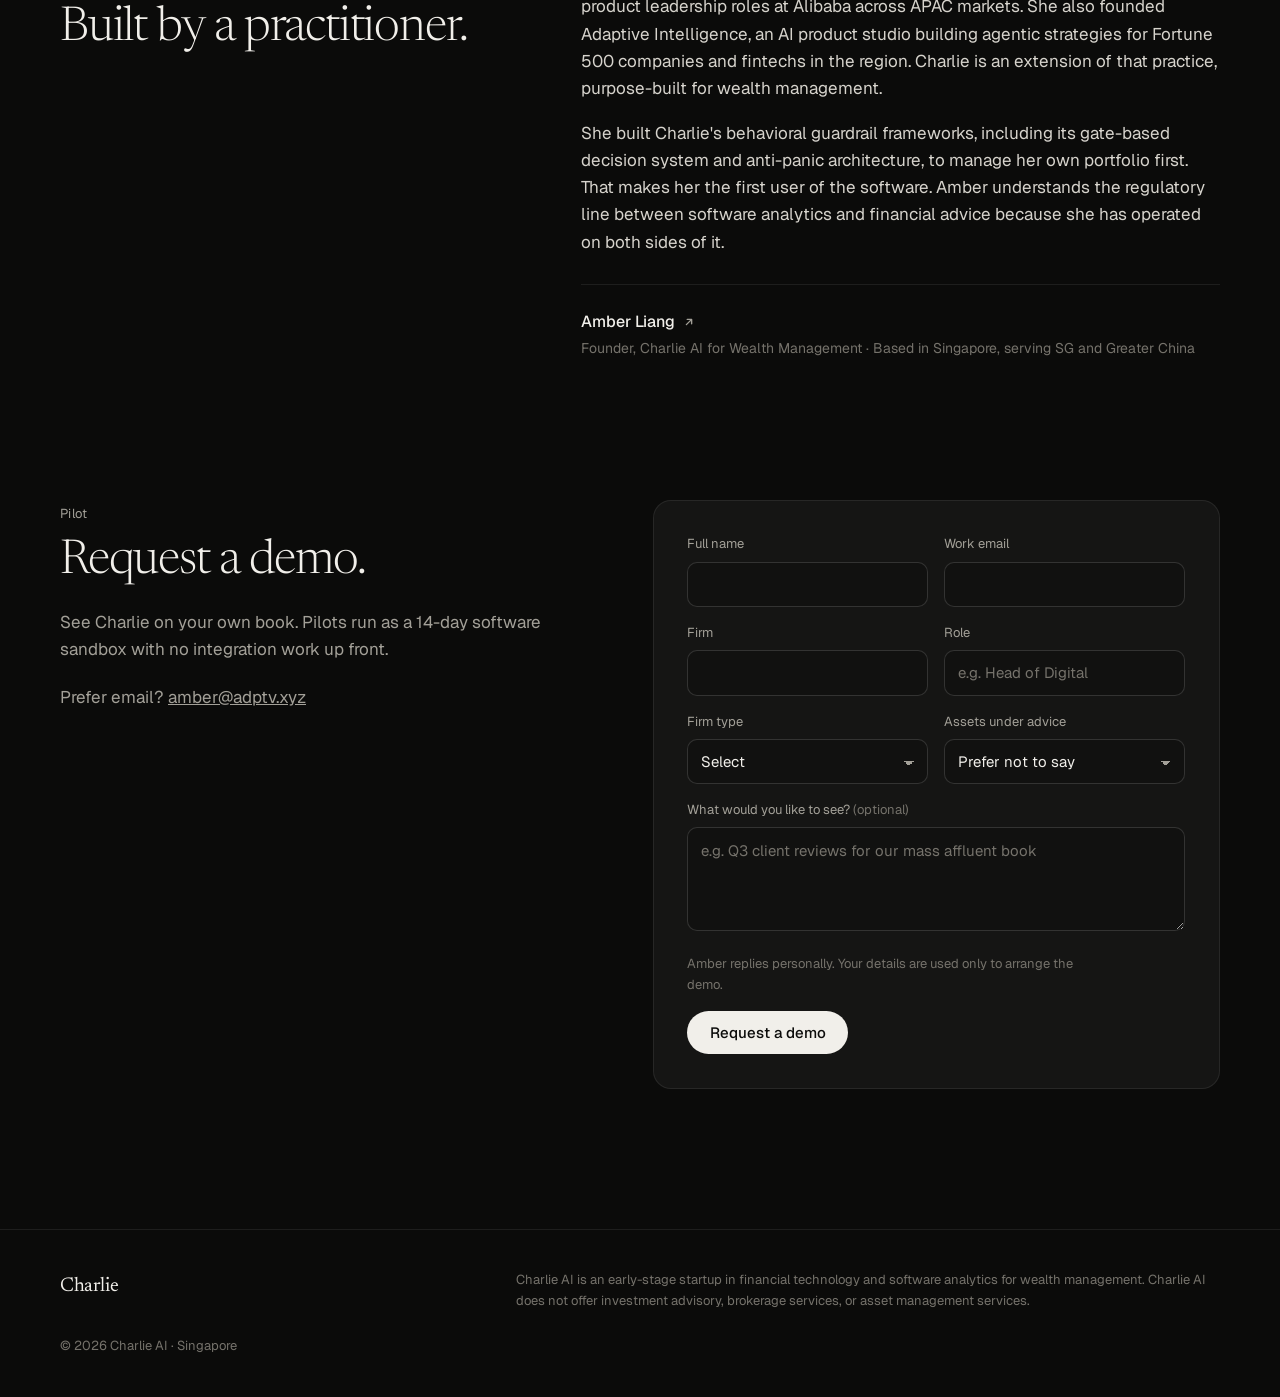
==== commit 45af84d1: "Add rule-based Ask Charlie chatbot Guided chat widget (bottom-right launcher; full-screen sheet on p" ====
--- a/index.html
+++ b/index.html
@@ -301,6 +301,77 @@
     .form-grid { grid-template-columns: 1fr; }
     .form-foot .btn { width: 100%; }
   }
+
+  /* Chatbot */
+  .cb-launch {
+    position: fixed;
+    right: max(1.25rem, env(safe-area-inset-right, 0px));
+    bottom: max(1.25rem, env(safe-area-inset-bottom, 0px));
+    z-index: 60;
+    display: inline-flex; align-items: center; gap: 0.5rem;
+    font: 500 0.9375rem/1 var(--sans);
+    color: var(--ink); background: var(--cream);
+    border: 1px solid transparent; border-radius: 999px;
+    padding: 0.85rem 1.2rem; cursor: pointer;
+    transition: background-color 200ms ease;
+  }
+  .cb-launch:hover { background: var(--cream-hover); }
+  .cb-launch svg { width: 18px; height: 18px; fill: none; stroke: currentColor; stroke-width: 1.7; stroke-linecap: round; stroke-linejoin: round; }
+  .cb-launch[hidden], .cb-panel[hidden] { display: none !important; }
+
+  .cb-panel {
+    position: fixed; z-index: 70;
+    right: max(1.25rem, env(safe-area-inset-right, 0px));
+    bottom: max(1.25rem, env(safe-area-inset-bottom, 0px));
+    width: 390px; height: min(640px, calc(100dvh - 2.5rem));
+    display: flex; flex-direction: column;
+    background: var(--bg-2); color: var(--text);
+    border: 1px solid var(--line-2); border-radius: 18px; overflow: hidden;
+    box-shadow: 0 24px 60px rgba(0, 0, 0, 0.5);
+  }
+  .cb-head { display: flex; align-items: center; justify-content: space-between; gap: 0.75rem; padding: 0.9rem 1rem 0.9rem 1.15rem; border-bottom: 1px solid var(--line); }
+  .cb-title { display: flex; flex-direction: column; line-height: 1.25; }
+  .cb-title b { font-family: var(--serif); font-weight: 400; font-size: 1.25rem; letter-spacing: -0.01em; }
+  .cb-title span { font-size: 0.75rem; color: var(--faint); }
+  .cb-icon { width: 40px; height: 40px; display: grid; place-items: center; background: none; border: 1px solid transparent; border-radius: 10px; color: var(--muted); cursor: pointer; }
+  .cb-icon:hover { color: var(--text); border-color: var(--line-2); }
+  .cb-icon svg { width: 18px; height: 18px; fill: none; stroke: currentColor; stroke-width: 1.8; stroke-linecap: round; }
+  .cb-head .acts { display: flex; gap: 0.25rem; }
+
+  .cb-log { flex: 1; overflow-y: auto; padding: 1rem 1.15rem; display: flex; flex-direction: column; gap: 0.6rem; overscroll-behavior: contain; }
+  .cb-msg { max-width: 86%; padding: 0.65rem 0.9rem; border-radius: 14px; font-size: 0.9375rem; line-height: 1.5; white-space: pre-line; overflow-wrap: anywhere; }
+  .cb-msg.bot { align-self: flex-start; background: var(--panel); border: 1px solid var(--line); border-bottom-left-radius: 4px; }
+  .cb-msg.me { align-self: flex-end; background: var(--cream); color: var(--ink); border-bottom-right-radius: 4px; }
+  .cb-msg a { color: var(--accent); }
+  .cb-typing { align-self: flex-start; color: var(--faint); font-size: 0.8125rem; padding: 0.2rem 0.4rem; }
+
+  .cb-opts { display: flex; flex-wrap: wrap; gap: 0.5rem; padding: 0 1.15rem 0.75rem; max-height: 40%; overflow-y: auto; }
+  .cb-opts:empty { display: none; }
+  .cb-chip {
+    font: 500 0.875rem/1.25 var(--sans); color: var(--text); text-align: left;
+    background: transparent; border: 1px solid var(--line-2); border-radius: 999px;
+    padding: 0.6rem 0.95rem; cursor: pointer; text-decoration: none; display: inline-block;
+    transition: border-color 200ms ease, background-color 200ms ease;
+  }
+  .cb-chip:hover { border-color: rgba(255, 255, 255, 0.35); }
+  .cb-chip.on { background: var(--cream); color: var(--ink); border-color: var(--cream); }
+  .cb-chip.primary { background: var(--cream); color: var(--ink); border-color: var(--cream); }
+  .cb-chip.primary:hover { background: var(--cream-hover); }
+
+  .cb-form { display: flex; gap: 0.5rem; padding: 0.75rem 1.15rem calc(0.9rem + env(safe-area-inset-bottom, 0px)); border-top: 1px solid var(--line); }
+  .cb-form input { flex: 1; min-width: 0; font: 400 1rem/1.3 var(--sans); color: var(--text); background: var(--bg); border: 1px solid var(--line-2); border-radius: 999px; padding: 0.7rem 1rem; }
+  .cb-form input::placeholder { color: var(--faint); }
+  .cb-form button { width: 44px; height: 44px; flex: none; border-radius: 50%; border: none; background: var(--cream); color: var(--ink); cursor: pointer; display: grid; place-items: center; }
+  .cb-form button svg { width: 18px; height: 18px; fill: none; stroke: currentColor; stroke-width: 2; stroke-linecap: round; stroke-linejoin: round; }
+  .cb-form button:disabled { opacity: 0.5; cursor: default; }
+  .cb-hp { position: absolute; left: -9999px; width: 1px; height: 1px; overflow: hidden; }
+
+  @media (max-width: 640px) {
+    .cb-panel { inset: 0; width: 100%; height: 100dvh; border-radius: 0; border: none; box-shadow: none; }
+    .cb-head { padding-top: calc(0.9rem + env(safe-area-inset-top, 0px)); }
+    .cb-launch { padding: 0.95rem 1.1rem; }
+  }
+  @media (prefers-reduced-motion: reduce) { .cb-launch, .cb-chip { transition: none; } }
 </style>
 </head>
 <body>
@@ -541,6 +612,388 @@
     });
   })();
 </script>
+
+<button class="cb-launch" id="cb-launch" type="button" aria-haspopup="dialog" aria-controls="cb-panel">
+  <svg viewBox="0 0 24 24" aria-hidden="true"><path d="M4 5.5h16v10.5H10l-4.5 3.5V16H4z"/></svg>
+  Ask Charlie
+</button>
+
+<section class="cb-panel" id="cb-panel" role="dialog" aria-modal="false" aria-labelledby="cb-title" hidden>
+  <div class="cb-head">
+    <div class="cb-title"><b id="cb-title">Ask Charlie</b><span>Guided help. Not investment advice.</span></div>
+    <div class="acts">
+      <button class="cb-icon" id="cb-restart" type="button" aria-label="Start over"><svg viewBox="0 0 24 24"><path d="M4 12a8 8 0 1 0 2.5-5.8M4 4v4h4"/></svg></button>
+      <button class="cb-icon" id="cb-close" type="button" aria-label="Close chat"><svg viewBox="0 0 24 24"><path d="M6 6l12 12M18 6L6 18"/></svg></button>
+    </div>
+  </div>
+  <div class="cb-log" id="cb-log" role="log" aria-live="polite"></div>
+  <div class="cb-opts" id="cb-opts"></div>
+  <form class="cb-form" id="cb-form" autocomplete="off" novalidate>
+    <div class="cb-hp" aria-hidden="true"><label for="cb-gotcha">Leave empty</label><input type="text" id="cb-gotcha" tabindex="-1" autocomplete="off"></div>
+    <input type="text" id="cb-input" aria-label="Your message" placeholder="Type here, or pick an option above" enterkeyhint="send">
+    <button type="submit" id="cb-send" aria-label="Send"><svg viewBox="0 0 24 24"><path d="M12 19V5M5.5 11.5L12 5l6.5 6.5"/></svg></button>
+  </form>
+</section>
+
+<script>
+(function () {
+  var ENDPOINT = 'https://formspree.io/f/mbglyvbn';
+  var EMAIL = 'amber@adptv.xyz';
+  var BOOKING_URL = ''; // paste a Calendly/Cal.com link here; empty falls back to an email request
+  var reduce = window.matchMedia('(prefers-reduced-motion: reduce)').matches;
+
+  var launch = document.getElementById('cb-launch');
+  var panel = document.getElementById('cb-panel');
+  var log = document.getElementById('cb-log');
+  var opts = document.getElementById('cb-opts');
+  var form = document.getElementById('cb-form');
+  var input = document.getElementById('cb-input');
+  var send = document.getElementById('cb-send');
+
+  var SEGMENTS = {
+    leader:   { type: 'Firm leader' },
+    boutique: { type: 'Boutique wealth manager' },
+    bank:     { type: 'Private bank' },
+    ifa:      { type: 'Independent adviser (IFA)' }
+  };
+  var INTENTS = {
+    demo:     'Request a demo',
+    partner:  'Design partner application',
+    workshop: 'RM workshop',
+    call:     'Book a call',
+    question: 'General question'
+  };
+  var AUM = ['Under US$100M', 'US$100M – 500M', 'US$500M – 2B', 'Over US$2B', 'Prefer not to say'];
+  var MARKETS = ['Singapore', 'Hong Kong', 'Greater China', 'Southeast Asia', 'Other'];
+
+  var state;
+  var pending = null;   // { type:'text'|'single'|'multi', ... }
+  var busy = false;
+
+  function reset() {
+    state = { segment: null, intent: null, topic: '', data: {}, trail: [] };
+    pending = null;
+  }
+
+  /* ---------- rendering ---------- */
+  function scroll() { log.scrollTop = log.scrollHeight; }
+  function bubble(cls, text) {
+    var d = document.createElement('div');
+    d.className = 'cb-msg ' + cls;
+    d.textContent = text;
+    log.appendChild(d);
+    scroll();
+    return d;
+  }
+  function say(lines, done) {
+    var list = Array.isArray(lines) ? lines : [lines];
+    var i = 0;
+    busy = true;
+    setOptions([]);
+    (function next() {
+      if (i >= list.length) { busy = false; if (done) done(); return; }
+      var t = document.createElement('div');
+      t.className = 'cb-typing'; t.textContent = 'Charlie is typing…';
+      if (!reduce) { log.appendChild(t); scroll(); }
+      setTimeout(function () {
+        if (t.parentNode) t.parentNode.removeChild(t);
+        var m = list[i++];
+        var b = bubble('bot', typeof m === 'string' ? m : m.text);
+        if (typeof m !== 'string' && m.link) {
+          b.appendChild(document.createTextNode(' '));
+          var a = document.createElement('a');
+          a.href = m.link.href; a.textContent = m.link.label; a.target = '_blank'; a.rel = 'noopener noreferrer';
+          b.appendChild(a);
+        }
+        next();
+      }, reduce ? 0 : 450);
+    })();
+  }
+  function setOptions(list, multi) {
+    opts.textContent = '';
+    list.forEach(function (o) {
+      var el;
+      if (o.href) { el = document.createElement('a'); el.href = o.href; el.target = '_blank'; el.rel = 'noopener noreferrer'; }
+      else { el = document.createElement('button'); el.type = 'button'; }
+      el.className = 'cb-chip' + (o.primary ? ' primary' : '');
+      el.textContent = o.label;
+      if (!o.href) el.addEventListener('click', function () { o.onPick(el); });
+      opts.appendChild(el);
+    });
+  }
+  function offer(list) { setOptions(list.map(function (o) { return { label: o.label, primary: o.primary, href: o.href, onPick: function () { pick(o); } }; })); }
+  function pick(o) {
+    if (busy) return;
+    bubble('me', o.label);
+    if (o.log) state.trail.push(o.log);
+    o.go();
+  }
+
+  /* ---------- content ---------- */
+  var SITE = 'the site';
+  function optsCore(extra) {
+    var base = [
+      { label: 'Request a demo', primary: true, go: function () { startCapture('demo'); } },
+      { label: 'Book a call', go: bookCall },
+      { label: 'How does Charlie work?', go: learn }
+    ];
+    return (extra || []).concat(base);
+  }
+
+  function start() {
+    reset();
+    log.textContent = '';
+    say(["Hi, I'm Charlie's guide. I can answer quick questions or connect you with Amber, our founder.", 'Which best describes you?'], function () {
+      offer([
+        { label: 'I lead a wealth firm', log: 'Segment: firm leader', go: function () { state.segment = 'leader'; leaderPath(); } },
+        { label: 'Boutique wealth manager', log: 'Segment: boutique', go: function () { state.segment = 'boutique'; boutiquePath(); } },
+        { label: 'Private bank', log: 'Segment: private bank', go: function () { state.segment = 'bank'; bankPath(); } },
+        { label: 'Independent adviser (IFA)', log: 'Segment: IFA', go: function () { state.segment = 'ifa'; ifaPath(); } },
+        { label: 'Just exploring', go: learn }
+      ]);
+    });
+  }
+
+  function leaderPath() {
+    say('Firm leaders usually come to us with one of four pressures. Which is closest to yours?', function () {
+      var A = {
+        talent: ['Talent is scarce and everyone is chasing the same relationship managers.', 'Charlie takes reporting and research off advisers\' desks so their hours go to clients, and one adviser can cover far more households.'],
+        onboard: ['Charlie today focuses on client reviews, market signals and drawdown context, not onboarding workflows.', 'It is early-stage, so Amber would like to hear what you need. That is a good topic for a first call.'],
+        heirs: ['70% of heirs leave their parents\' wealth manager within a few years of inheriting.', 'Charlie helps advisers show each client what panic-selling would cost against their real allocation, and frees time for the relationship.'],
+        report: ['A $200K account takes the same three hours of reporting as a $5M one.', 'Charlie drafts branded client reviews in seconds, ready for your adviser to review and approve.']
+      };
+      function o(label, key) { return { label: label, log: 'Pain: ' + label, go: function () { state.topic = label; say(A[key], function () { offer(optsCore()); }); } }; }
+      offer([o('Talent shortage', 'talent'), o('Onboarding speed', 'onboard'), o('Heir retention', 'heirs'), o('Adviser reporting time', 'report')]);
+    });
+  }
+
+  function boutiquePath() {
+    say(['Boutique firms can\'t match a bank\'s AI budget, but they can match the experience. OCBC alone is spending S$1 billion a year on AI-native wealth tools.', 'Charlie gives you the same digital fluency so one adviser can serve 300+ mass affluent households instead of 80.'], function () {
+      offer(optsCore([{ label: 'RM workshop for my team', go: function () { startCapture('workshop'); } }]));
+    });
+  }
+
+  function bankPath() {
+    say(['Charlie is deterministic and auditable: rules and historical data, not model speculation. Every output is a draft for a licensed adviser, and Charlie holds zero advisory discretion.', 'Pilots run in an isolated sandbox with anonymized data. Charlie is early-stage, so treat this as an exploration with the founder.'], function () {
+      offer([
+        { label: 'Compliance and governance', go: compliance },
+        { label: 'Request a demo', primary: true, go: function () { startCapture('demo'); } },
+        { label: 'Book a call', go: bookCall },
+        { label: 'How does Charlie work?', go: learn }
+      ]);
+    });
+  }
+
+  function ifaPath() {
+    say(['Charlie is an AI copilot for independent advisers, and we are recruiting a few IFAs as design partners.', 'You get early access, a direct line to Amber, and a real say in what gets built. In return, we ask for honest feedback over a few short calls.'], function () {
+      offer([
+        { label: 'Apply as a design partner', primary: true, go: function () { startCapture('partner'); } },
+        { label: 'What would I get?', go: function () { say(['Early access to Charlie, a direct line to the founder, and influence over the roadmap.', 'We would ask for a few short feedback calls, and how you work today is the most useful input.'], function () { offer([{ label: 'Apply as a design partner', primary: true, go: function () { startCapture('partner'); } }, { label: 'How does Charlie work?', go: learn }]); }); } },
+        { label: 'How does Charlie work?', go: learn },
+        { label: 'Book a call', go: bookCall }
+      ]);
+    });
+  }
+
+  function compliance() {
+    say(['Every output is a draft. Your licensed advisers review, adjust and approve.', 'Advisor Co-Pilot is rule-based administrative software. Market Signal Tracker is factual filings aggregation with no price targets. Anti-Panic Visualizer is non-advisory historical visualization with no buy or sell signals.'], function () { offer(optsCore()); });
+  }
+
+  function learn() {
+    say('What would you like to know?', function () {
+      offer([
+        { label: 'The three modules', go: function () { say(['Advisor Co-Pilot: branded portfolio reviews drafted in seconds.', 'Market Signal Tracker: SEC, HKEX and SGX filings filtered to open-market C-suite purchases.', 'Anti-Panic Visualizer: historical recovery paths for each client\'s actual allocation.'], moreLearn); } },
+        { label: 'Compliance', go: compliance },
+        { label: 'The 14-day sandbox', go: function () { say('You upload anonymized portfolio data to an isolated sandbox and try Charlie with your advisers. There is no integration work up front.', moreLearn); } },
+        { label: 'RM workshop', go: function () { say('A 1-day or 3-day hands-on AI workshop for relationship managers, built on real client scenarios. No integration and no data sharing.', function () { offer([{ label: 'Ask about a workshop', primary: true, go: function () { startCapture('workshop'); } }, { label: 'Something else', go: learn }]); }); } },
+        { label: 'Who is behind it?', go: function () { say('Amber Liang led AI adoption at one of ASEAN\'s largest banking groups and founded Adaptive Intelligence, an AI product studio. She built Charlie\'s guardrails on her own portfolio first.', function () { offer([{ label: 'LinkedIn profile', href: 'https://www.linkedin.com/in/amberliang/' }, { label: 'Book a call', go: bookCall }, { label: 'Something else', go: learn }]); }); } },
+        { label: 'Pricing', go: function () { say('There is no public pricing yet. Pilots are custom, and Amber can talk through options on a call.', function () { offer([{ label: 'Book a call', primary: true, go: bookCall }, { label: 'Something else', go: learn }]); }); } }
+      ]);
+    });
+  }
+  function moreLearn() { offer(optsCore([{ label: 'Something else', go: learn }])); }
+
+  function bookCall() {
+    state.intent = 'call';
+    if (BOOKING_URL) {
+      say([{ text: 'You can pick a time that suits you here:', link: { href: BOOKING_URL, label: 'Book a 20-minute call' } }, 'Or leave your details and Amber will reach out.'], function () {
+        offer([{ label: 'Leave my details', go: function () { startCapture('call'); } }, { label: 'Back to menu', go: learn }]);
+      });
+    } else {
+      startCapture('call');
+    }
+  }
+
+  /* ---------- capture ---------- */
+  function steps(intent) {
+    var s = [
+      { key: 'name', ask: 'Great. What is your name?', ph: 'Full name', type: 'text' },
+      { key: 'email', ask: 'And your work email?', ph: 'name@firm.com', type: 'email' },
+      { key: 'firm', ask: 'Which firm are you with?', ph: 'Firm name', type: 'text' },
+      { key: 'role', ask: 'What is your role?', ph: 'e.g. Head of Digital', type: 'text' }
+    ];
+    if (intent === 'partner') {
+      s.push({ key: 'aum', ask: 'Roughly how much do you have under advice?', choices: AUM, type: 'single' });
+      s.push({ key: 'markets', ask: 'Which markets do you cover? Pick all that apply, then tap Done.', choices: MARKETS, type: 'multi' });
+    }
+    return s;
+  }
+
+  var queue = [];
+  function startCapture(intent) {
+    state.intent = intent;
+    if (!state.segment) state.segment = 'leader';
+    queue = steps(intent);
+    var intro = {
+      demo: 'Happy to arrange a demo. A few quick details and Amber will reply personally.',
+      partner: 'Wonderful. A few quick details for your design-partner application.',
+      workshop: 'Happy to talk about a workshop. A few quick details and Amber will reply with an agenda.',
+      call: 'Let us set up a call. A few quick details and Amber will suggest times.'
+    }[intent];
+    say(intro, nextStep);
+  }
+  function nextStep() {
+    if (!queue.length) return confirmStep();
+    var st = queue[0];
+    say(st.ask, function () {
+      pending = st;
+      setInputMode(st);
+      if (st.type === 'single') {
+        offer(st.choices.map(function (c) { return { label: c, go: function () { store(c); } }; }));
+      } else if (st.type === 'multi') {
+        var chosen = [];
+        setOptions(st.choices.map(function (c) { return { label: c, onPick: function (el) { var i = chosen.indexOf(c); if (i < 0) { chosen.push(c); el.classList.add('on'); } else { chosen.splice(i, 1); el.classList.remove('on'); } el.setAttribute('aria-pressed', String(i < 0)); } }; }).concat([{ label: 'Done', primary: true, onPick: function () { if (!chosen.length) { chosen.push('Not specified'); } bubble('me', chosen.join(', ')); store(chosen.join(', '), true); } }]));
+      } else if (input) { input.focus(); }
+    });
+  }
+  function setInputMode(st) {
+    input.type = st.type === 'email' ? 'email' : 'text';
+    input.inputMode = st.type === 'email' ? 'email' : 'text';
+    input.placeholder = st.ph || 'Type here, or pick an option above';
+  }
+  function store(val, silent) {
+    var st = queue.shift();
+    state.data[st.key] = val;
+    if (!silent && st.type !== 'text' && st.type !== 'email') { /* chip already echoed */ }
+    pending = null;
+    resetInput();
+    nextStep();
+  }
+  function resetInput() { input.type = 'text'; input.inputMode = 'text'; input.placeholder = 'Type here, or pick an option above'; input.value = ''; }
+
+  function confirmStep() {
+    var d = state.data;
+    var lines = ['Name: ' + d.name, 'Email: ' + d.email, 'Firm: ' + d.firm, 'Role: ' + d.role];
+    if (d.aum) lines.push('Assets under advice: ' + d.aum);
+    if (d.markets) lines.push('Markets: ' + d.markets);
+    say(['Here is what I will send to Amber (' + INTENTS[state.intent] + '):\n' + lines.join('\n'), 'By sending, you agree Amber may contact you about this request.'], function () {
+      offer([
+        { label: 'Send to Amber', primary: true, go: submit },
+        { label: 'Start over', go: start }
+      ]);
+    });
+  }
+
+  function submit() {
+    if (document.getElementById('cb-gotcha').value) return;
+    busy = true; setOptions([]);
+    var d = state.data;
+    var fd = new FormData();
+    fd.append('_subject', 'Charlie chatbot: ' + INTENTS[state.intent]);
+    fd.append('source', 'chatbot');
+    fd.append('intent', INTENTS[state.intent]);
+    fd.append('visitor_type', SEGMENTS[state.segment] ? SEGMENTS[state.segment].type : 'Unknown');
+    fd.append('name', d.name); fd.append('email', d.email); fd.append('firm', d.firm); fd.append('role', d.role);
+    if (d.aum) fd.append('aum', d.aum);
+    if (d.markets) fd.append('markets', d.markets);
+    fd.append('message', 'Sent via chatbot. Path: ' + (state.trail.join(' > ') || 'direct'));
+    fetch(ENDPOINT, { method: 'POST', body: fd, headers: { Accept: 'application/json' } })
+      .then(function (res) {
+        if (res.ok) return done();
+        return res.json().catch(function () { return {}; }).then(function (j) {
+          var why = (j.errors || []).map(function (e) { return e.message; }).join(' ');
+          fail('The form service declined the request' + (why ? ': ' + why : ' (error ' + res.status + ').'));
+        });
+      })
+      .catch(function () { fail('Your request could not reach the form service.'); });
+  }
+  function done() {
+    busy = false;
+    var msg = ['Thank you, ' + state.data.name.split(' ')[0] + '. Amber will reply to ' + state.data.email + ' personally.'];
+    say(msg, function () {
+      var o = [];
+      if (BOOKING_URL) o.push({ label: 'Book a call now', primary: true, href: BOOKING_URL });
+      o.push({ label: 'Ask something else', go: learn });
+      o.push({ label: 'Close', go: closePanel });
+      offer(o);
+    });
+  }
+  function fail(why) {
+    busy = false;
+    say([why + ' Please email ' + EMAIL + ' directly.'], function () {
+      offer([{ label: 'Try again', primary: true, go: submit }, { label: 'Email Amber', href: 'mailto:' + EMAIL + '?subject=Charlie%20enquiry' }]);
+    });
+  }
+
+  /* ---------- free text ---------- */
+  var EMAIL_RE = /^[^\s@]+@[^\s@]+\.[^\s@]+$/;
+  function route(text) {
+    var t = text.toLowerCase();
+    if (/(demo|trial|pilot|sandbox)/.test(t)) return function () { startCapture('demo'); };
+    if (/(partner|early access)/.test(t)) return function () { state.segment = state.segment || 'ifa'; startCapture('partner'); };
+    if (/(workshop|training|upskill)/.test(t)) return function () { startCapture('workshop'); };
+    if (/(book|call|meeting|speak|talk)/.test(t)) return bookCall;
+    if (/(compliance|regulat|advice|advisory|mas|sfc|governance|risk)/.test(t)) return compliance;
+    if (/(price|pricing|cost|fee)/.test(t)) return function () { say('There is no public pricing yet. Pilots are custom, and Amber can talk through options on a call.', function () { offer(optsCore()); }); };
+    if (/(how|what|module|feature|work)/.test(t)) return learn;
+    return null;
+  }
+
+  form.addEventListener('submit', function (e) {
+    e.preventDefault();
+    if (busy) return;
+    var v = input.value.trim();
+    if (!v) return;
+    if (pending && (pending.type === 'text' || pending.type === 'email')) {
+      if (pending.type === 'email' && !EMAIL_RE.test(v)) { bubble('me', v); input.value = ''; say('That email does not look right. Could you check it and try again?', function () { setInputMode(pending); }); return; }
+      bubble('me', v);
+      store(v);
+      return;
+    }
+    if (pending && (pending.type === 'single' || pending.type === 'multi')) { bubble('me', v); input.value = ''; say('Please pick one of the options above.', function () { }); nextStepReoffer(); return; }
+    bubble('me', v);
+    input.value = '';
+    var r = route(v);
+    if (r) { r(); return; }
+    say(["I'm a guided assistant, so I may not have understood that. Here are the things I can help with:"], function () {
+      offer([
+        { label: 'How does Charlie work?', go: learn },
+        { label: 'Request a demo', primary: true, go: function () { startCapture('demo'); } },
+        { label: 'Book a call', go: bookCall },
+        { label: 'Email Amber', href: 'mailto:' + EMAIL + '?subject=Charlie%20enquiry' }
+      ]);
+    });
+  });
+  function nextStepReoffer() {
+    var st = pending; if (!st) return;
+    setTimeout(function () { if (st.type === 'single') offer(st.choices.map(function (c) { return { label: c, go: function () { store(c); } }; })); }, reduce ? 0 : 500);
+  }
+
+  /* ---------- open / close ---------- */
+  var started = false;
+  function openPanel() {
+    launch.hidden = true; panel.hidden = false;
+    if (!started) { started = true; start(); }
+    setTimeout(function () { if (window.innerWidth > 640) input.focus(); }, 50);
+  }
+  function closePanel() { panel.hidden = true; launch.hidden = false; launch.focus(); }
+  launch.addEventListener('click', openPanel);
+  document.getElementById('cb-close').addEventListener('click', closePanel);
+  document.getElementById('cb-restart').addEventListener('click', function () { resetInput(); start(); });
+  document.addEventListener('keydown', function (e) { if (e.key === 'Escape' && !panel.hidden) closePanel(); });
+  reset();
+})();
+</script>
 <!-- ARTIFACT-END -->
 </body>
 </html>
